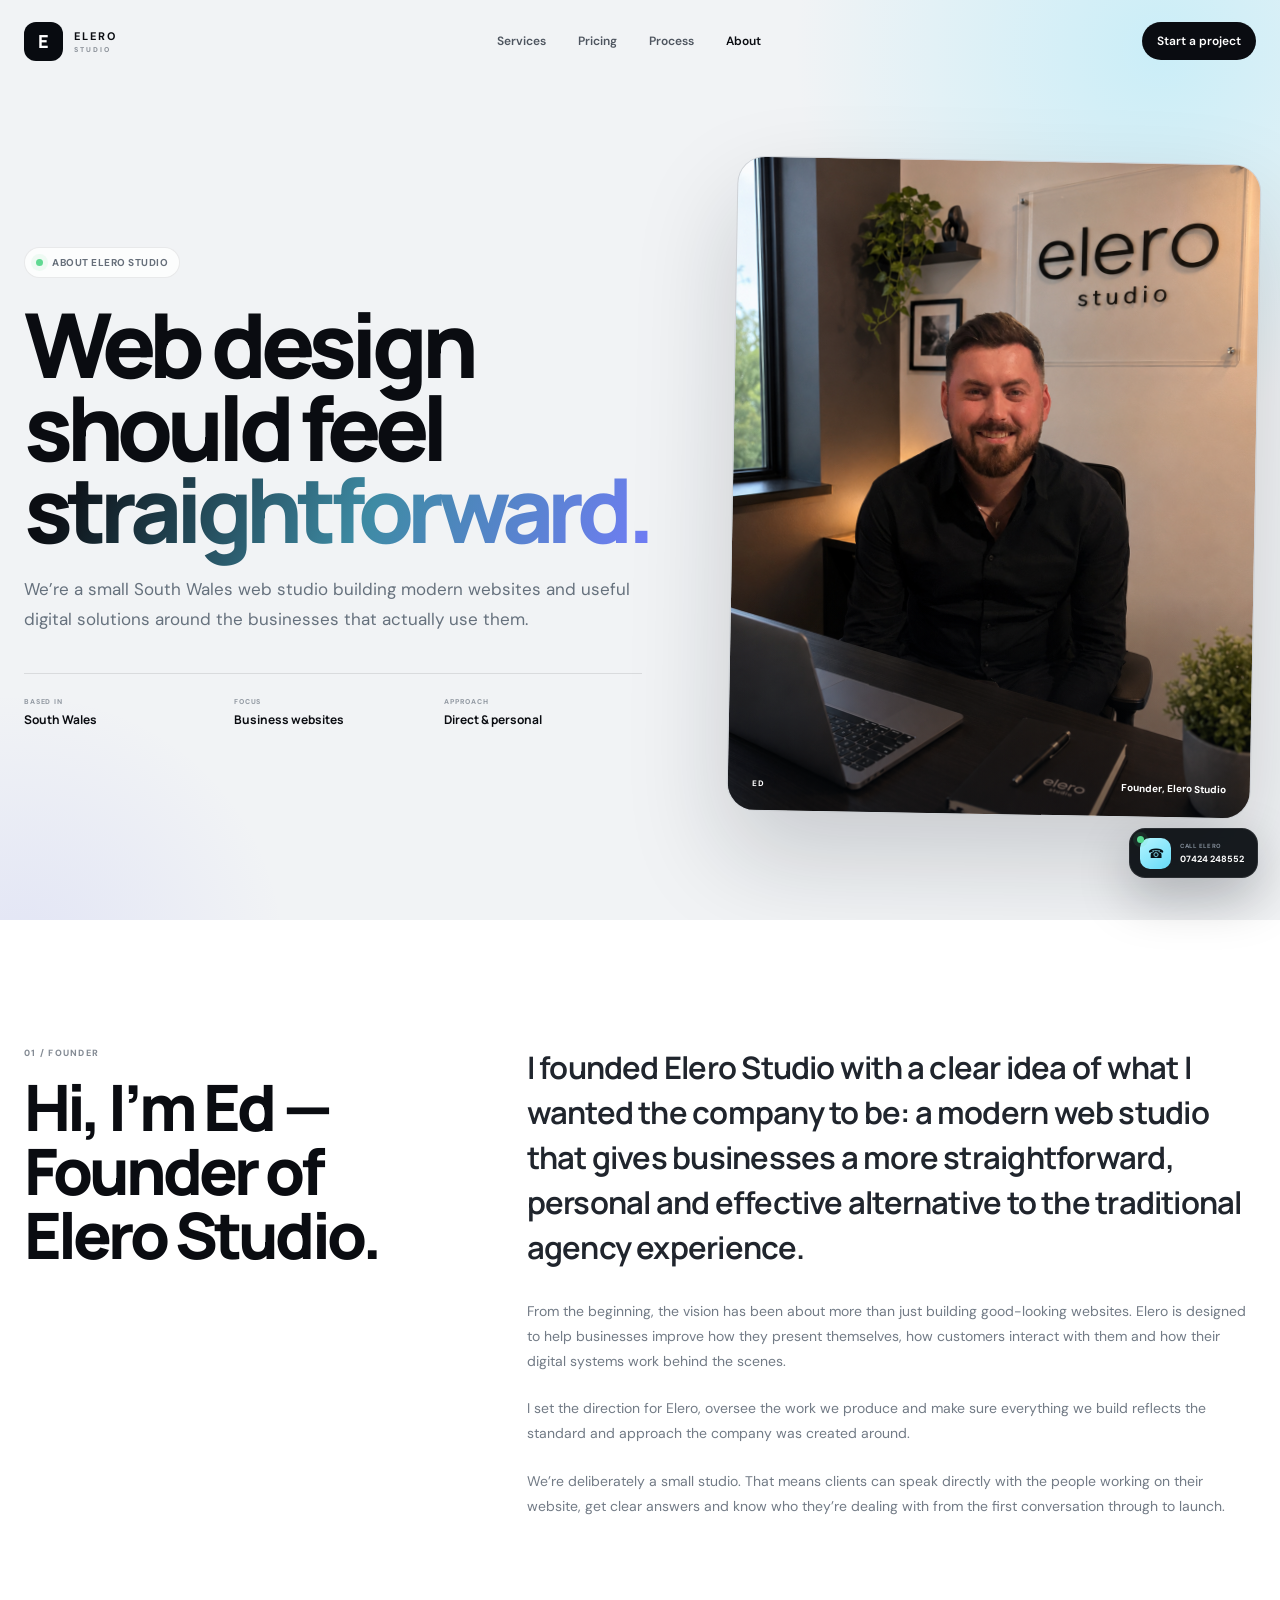
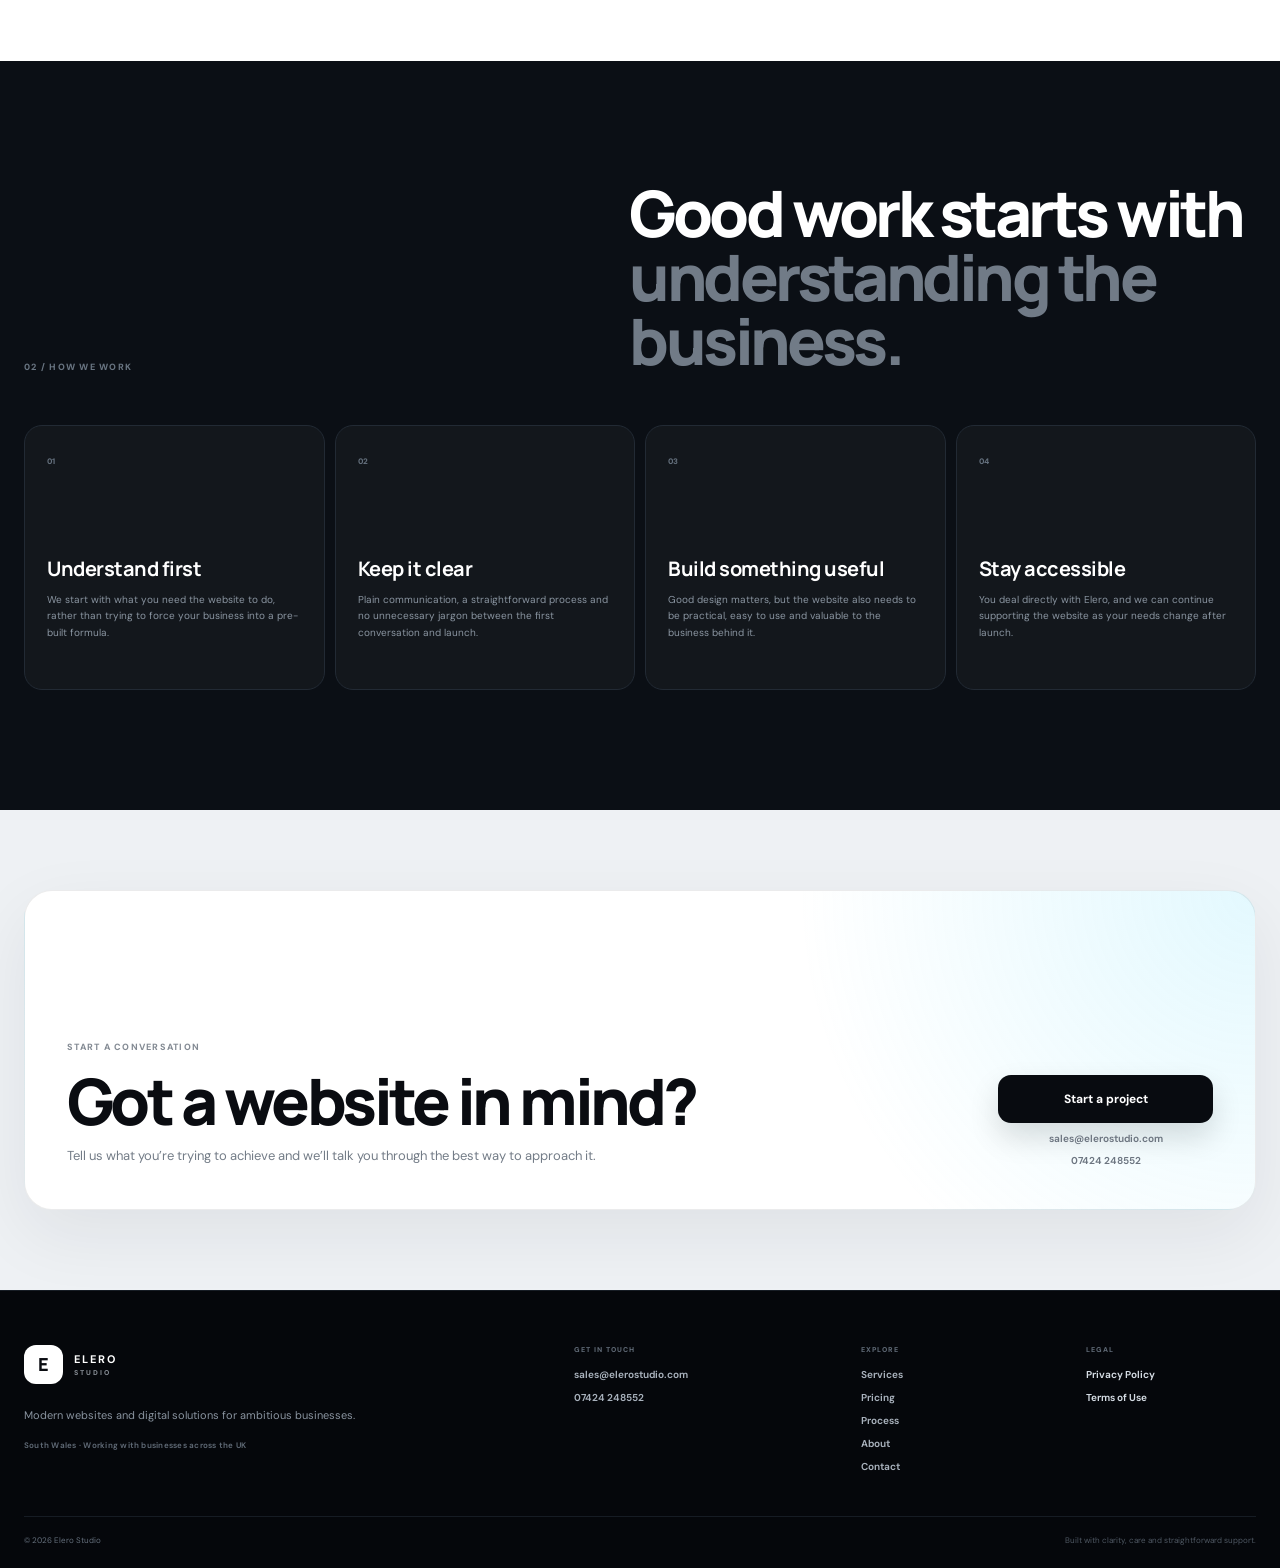
==== about.html @ 66ae2210 "trust" ====
<!doctype html>
<html lang="en">
<head>
  <meta charset="utf-8">
  <meta name="viewport" content="width=device-width,initial-scale=1">
  <meta name="description" content="Meet Elero Studio, a South Wales-based web design and development studio building modern websites and digital solutions for businesses.">
  <title>About Elero Studio | Web Design & Development</title>
  <link rel="preconnect" href="https://fonts.googleapis.com">
  <link rel="preconnect" href="https://fonts.gstatic.com" crossorigin>
  <link href="https://fonts.googleapis.com/css2?family=DM+Sans:wght@400;500;600;700&family=Manrope:wght@400;500;600;700;800&display=swap" rel="stylesheet">

  <meta name="robots" content="index,follow,max-image-preview:large,max-snippet:160">
  <link rel="canonical" href="https://elerostudio.com/about.html">

  <meta property="og:type" content="website">
  <meta property="og:site_name" content="Elero Studio">
  <meta property="og:title" content="About Elero Studio | Web Design & Development">
  <meta property="og:description" content="A small South Wales web studio focused on straightforward service, modern websites and useful digital solutions.">
  <meta property="og:url" content="https://elerostudio.com/about.html">
  <meta property="og:image" content="https://elerostudio.com/social-preview.png">

  <meta name="twitter:card" content="summary_large_image">
  <meta name="twitter:title" content="About Elero Studio | Web Design & Development">
  <meta name="twitter:description" content="A small South Wales web studio focused on straightforward service, modern websites and useful digital solutions.">
  <meta name="twitter:image" content="https://elerostudio.com/social-preview.png">

  <link rel="icon" type="image/png" sizes="512x512" href="/favicon.png">
  <link rel="apple-touch-icon" href="/favicon.png">
  <link rel="stylesheet" href="style.css">
</head>
<body class="about-page">
  <header class="site-header" id="top" data-nosnippet>
    <div class="container nav-wrap">
      <a class="brand" href="index.html"><span class="brand-mark">E</span><span><strong>ELERO</strong><small>STUDIO</small></span></a>
      <nav class="desktop-nav"><a href="index.html#services">Services</a><a href="index.html#pricing">Pricing</a><a href="index.html#process">Process</a><a href="about.html" aria-current="page">About</a></nav>
      <div class="nav-actions"><a class="nav-cta" href="index.html#contact">Start a project</a><button class="menu-button" id="menuButton" aria-label="Open menu"><span></span><span></span></button></div>
    </div>
    <div class="mobile-menu" id="mobileMenu"><a href="index.html#services">Services</a><a href="index.html#pricing">Pricing</a><a href="index.html#process">Process</a><a href="about.html" aria-current="page">About</a><a class="mobile-cta" href="index.html#contact">Start a project</a></div>
  </header>

  <main>
    <section class="about-hero">
      <div class="about-hero-glow about-hero-glow-one"></div>
      <div class="about-hero-glow about-hero-glow-two"></div>
      <div class="container about-hero-grid">
        <div class="about-hero-copy reveal">
          <div class="eyebrow"><i></i> About Elero Studio</div>
          <h1>Web design should feel <span>straightforward.</span></h1>
          <p>We’re a small South Wales web studio building modern websites and useful digital solutions around the businesses that actually use them.</p>
          <div class="about-hero-details">
            <div><small>BASED IN</small><strong>South Wales</strong></div>
            <div><small>FOCUS</small><strong>Business websites</strong></div>
            <div><small>APPROACH</small><strong>Direct & personal</strong></div>
          </div>
        </div>

        <div class="about-photo-wrap reveal delay">
          <div class="about-photo-frame">
            <img src="assets/images/ed-about.png" alt="Ed from Elero Studio working at a desk">
            <div class="about-photo-caption"><span>ED</span><strong>Founder, Elero Studio</strong></div>
          </div>
        </div>
      </div>
    </section>

    <section class="section founder-section">
      <div class="container founder-grid">
        <div class="founder-heading reveal">
          <small>01 / FOUNDER</small>
          <h2>Hi, I’m Ed — Founder of Elero Studio.</h2>
        </div>
        <div class="founder-copy reveal">
          <p class="founder-lead">I founded Elero Studio with a clear idea of what I wanted the company to be: a modern web studio that gives businesses a more straightforward, personal and effective alternative to the traditional agency experience.</p>
          <p>From the beginning, the vision has been about more than just building good-looking websites. Elero is designed to help businesses improve how they present themselves, how customers interact with them and how their digital systems work behind the scenes.</p>
          <p>I set the direction for Elero, oversee the work we produce and make sure everything we build reflects the standard and approach the company was created around.</p>
          <p>We’re deliberately a small studio. That means clients can speak directly with the people working on their website, get clear answers and know who they’re dealing with from the first conversation through to launch.</p>
        </div>
      </div>
    </section>

    <section class="section about-values-section">
      <div class="container">
        <div class="about-values-heading reveal">
          <small>02 / HOW WE WORK</small>
          <h2>Good work starts with <span>understanding the business.</span></h2>
        </div>
        <div class="about-values-grid">
          <article class="reveal"><span>01</span><h3>Understand first</h3><p>We start with what you need the website to do, rather than trying to force your business into a pre-built formula.</p></article>
          <article class="reveal"><span>02</span><h3>Keep it clear</h3><p>Plain communication, a straightforward process and no unnecessary jargon between the first conversation and launch.</p></article>
          <article class="reveal"><span>03</span><h3>Build something useful</h3><p>Good design matters, but the website also needs to be practical, easy to use and valuable to the business behind it.</p></article>
          <article class="reveal"><span>04</span><h3>Stay accessible</h3><p>You deal directly with Elero, and we can continue supporting the website as your needs change after launch.</p></article>
        </div>
      </div>
    </section>

    <section class="about-cta-section">
      <div class="container about-cta-card reveal">
        <div>
          <small>START A CONVERSATION</small>
          <h2>Got a website in mind?</h2>
          <p>Tell us what you’re trying to achieve and we’ll talk you through the best way to approach it.</p>
        </div>
        <div class="about-cta-actions">
          <a class="button primary" href="index.html#contact">Start a project</a>
          <a class="about-contact-link" href="mailto:sales@elerostudio.com">sales@elerostudio.com</a>
          <a class="about-contact-link" href="tel:+447424248552">07424 248552</a>
        </div>
      </div>
    </section>
  </main>

  <a class="floating-call" data-nosnippet href="tel:+447424248552" aria-label="Call Elero Studio on 07424 248552">
    <span class="call-status"></span>
    <span class="call-icon">☎</span>
    <span class="call-copy"><small>CALL ELERO</small><strong>07424 248552</strong></span>
  </a>

  <footer class="site-footer">
    <div class="container footer-main">
      <div class="footer-brand-block">
        <a class="brand footer-brand" href="index.html"><span class="brand-mark">E</span><span><strong>ELERO</strong><small>STUDIO</small></span></a>
        <p>Modern websites and digital solutions for ambitious businesses.</p>
        <span>South Wales · Working with businesses across the UK</span>
      </div>

      <div class="footer-column">
        <small>GET IN TOUCH</small>
        <a href="mailto:sales@elerostudio.com">sales@elerostudio.com</a>
        <a href="tel:+447424248552">07424 248552</a>
      </div>

      <div class="footer-column">
        <small>EXPLORE</small>
        <a href="index.html#services">Services</a>
        <a href="index.html#pricing">Pricing</a>
        <a href="index.html#process">Process</a>
        <a href="about.html">About</a>
        <a href="index.html#contact">Contact</a>
      </div>

      <div class="footer-column footer-legal">
        <small>LEGAL</small>
        <a href="privacy.html">Privacy Policy</a>
        <a href="terms.html">Terms of Use</a>
      </div>
    </div>

    <div class="container footer-bottom">
      <span>© 2026 Elero Studio</span>
      <span>Built with clarity, care and straightforward support.</span>
    </div>
  </footer>
  <script src="script.js"></script>
</body>
</html>
---- style.css ----
:root{--bg:#f1f3f5;--paper:#fff;--ink:#0a0c11;--muted:#737b86;--line:rgba(10,12,17,.1);--dark:#080b10;--cyan:#78e6ff;--green:#60d992;--container:1240px}*{box-sizing:border-box}html{scroll-behavior:smooth}body{margin:0;background:var(--bg);color:var(--ink);font-family:"DM Sans",sans-serif;-webkit-font-smoothing:antialiased}body.menu-open{overflow:hidden}a{color:inherit}button,input,select,textarea{font:inherit}button{cursor:pointer}.container{width:min(var(--container),calc(100% - 48px));margin:auto}.site-header{position:fixed;top:0;left:0;width:100%;z-index:50;transition:.25s;border-bottom:1px solid transparent}.site-header.scrolled{background:rgba(241,243,245,.86);backdrop-filter:blur(18px);border-color:rgba(10,12,17,.08)}.nav-wrap{height:82px;display:flex;align-items:center;justify-content:space-between}.brand{display:inline-flex;align-items:center;gap:11px;text-decoration:none}.brand-mark{width:39px;height:39px;border-radius:12px;display:grid;place-items:center;background:var(--dark);color:#fff;font-family:Manrope,sans-serif;font-weight:800;font-size:18px}.brand strong,.brand small{display:block}.brand strong{letter-spacing:.18em;font-size:11px}.brand small{margin-top:2px;color:#8a9098;letter-spacing:.29em;font-size:7px;font-weight:700}.desktop-nav{display:flex;gap:32px}.desktop-nav a,.nav-cta{text-decoration:none;font-size:12px;font-weight:600}.desktop-nav a{color:#4e555f}.nav-actions{display:flex;align-items:center;gap:18px}.nav-cta{padding:11px 15px;border-radius:999px;background:var(--ink);color:#fff}.menu-button{display:none;width:42px;height:42px;border:0;border-radius:12px;background:#fff;position:relative}.menu-button span{position:absolute;width:17px;height:1.5px;background:#111;left:12px;transition:.2s}.menu-button span:first-child{top:16px}.menu-button span:last-child{top:24px}.menu-button.active span:first-child{transform:translateY(4px) rotate(45deg)}.menu-button.active span:last-child{transform:translateY(-4px) rotate(-45deg)}.mobile-menu{display:none}
.hero{position:relative;overflow:hidden;padding:150px 0 70px;min-height:100vh;display:flex;align-items:center}.glow{position:absolute;border-radius:50%;pointer-events:none}.glow-a{width:720px;height:720px;top:-310px;right:-170px;background:radial-gradient(circle,rgba(102,224,255,.36),rgba(102,224,255,0) 68%)}.glow-b{width:520px;height:520px;bottom:-290px;left:24%;background:radial-gradient(circle,rgba(121,140,255,.14),rgba(121,140,255,0) 70%)}.hero-grid{display:grid;grid-template-columns:minmax(0,1.02fr) minmax(440px,.98fr);align-items:center;gap:70px}.eyebrow{display:inline-flex;align-items:center;gap:9px;padding:8px 11px;border-radius:999px;background:rgba(255,255,255,.78);border:1px solid rgba(10,12,17,.08);color:#666f7a;font-size:10px;font-weight:700;letter-spacing:.05em;text-transform:uppercase}.eyebrow i{width:7px;height:7px;border-radius:50%;background:var(--green);box-shadow:0 0 0 5px rgba(96,217,146,.09)}.hero h1{margin:24px 0 22px;font-family:Manrope,sans-serif;font-size:clamp(58px,7vw,98px);line-height:.92;letter-spacing:-.07em}.hero h1 span{background:linear-gradient(115deg,#0b0d12 8%,#3e8ba4 55%,#727cf8);-webkit-background-clip:text;background-clip:text;color:transparent}.hero-copy>p{max-width:650px;margin:0;color:#65707b;font-size:18px;line-height:1.7}.hero-actions{display:flex;gap:11px;margin-top:31px}.button{display:inline-flex;align-items:center;justify-content:center;min-height:48px;padding:0 18px;border-radius:13px;text-decoration:none;border:0;font-size:12px;font-weight:700;transition:.18s}.button:hover{transform:translateY(-2px)}.button.primary{background:var(--dark);color:#fff;box-shadow:0 14px 30px rgba(8,11,16,.14)}.button.secondary{background:rgba(255,255,255,.74);border:1px solid rgba(10,12,17,.08)}.proof{display:flex;gap:27px;margin-top:38px;padding-top:24px;border-top:1px solid rgba(10,12,17,.1);max-width:610px}.proof strong,.proof small{display:block}.proof strong{font:800 20px Manrope}.proof small{margin-top:4px;color:#838a93;font-size:9px;text-transform:uppercase;letter-spacing:.08em;font-weight:700}.hero-visual{position:relative;min-height:560px;display:grid;place-items:center}.browser{width:min(100%,590px);border-radius:24px;background:#11161d;border:1px solid rgba(255,255,255,.08);box-shadow:0 45px 100px rgba(15,23,32,.22);overflow:hidden;transform:rotate(1.2deg)}.browser-top{height:48px;background:#151b23;border-bottom:1px solid rgba(255,255,255,.06);display:grid;grid-template-columns:1fr 2fr;align-items:center;padding:0 15px}.dots{display:flex;gap:5px}.dots i{width:7px;height:7px;border-radius:50%;background:#303946}.address{height:24px;border-radius:7px;background:#0e1319;color:#5f6b78;display:grid;place-items:center;font-size:7px}.browser-body{min-height:420px;padding:24px;background:radial-gradient(circle at 82% 8%,rgba(78,219,255,.18),transparent 27%),#0b0f14}.mock-nav{display:flex;justify-content:space-between;color:#fff;font-size:10px}.mock-nav div{display:flex;gap:8px}.mock-nav span{width:34px;height:5px;border-radius:999px;background:#313a45}.mock-hero{padding:70px 0 53px}.mock-hero>em{display:block;width:82px;height:7px;border-radius:999px;background:#5fdcf8;margin-bottom:20px}.mock-title,.mock-copy{display:grid;gap:10px}.mock-title i{height:34px;border-radius:7px;background:linear-gradient(90deg,#f4f7fb,#9facba)}.mock-title i:first-child{width:86%}.mock-title i:last-child{width:65%}.mock-copy{margin-top:19px;gap:7px}.mock-copy i{height:6px;border-radius:999px;background:#303946}.mock-copy i:nth-child(1){width:74%}.mock-copy i:nth-child(2){width:68%}.mock-copy i:nth-child(3){width:55%}.mock-buttons{display:flex;gap:9px;margin-top:22px}.mock-buttons i{width:82px;height:28px;border-radius:8px;background:#72e2fb}.mock-buttons i:last-child{width:65px;background:#1c232c;border:1px solid #323b47}.mock-grid{display:grid;grid-template-columns:1.15fr 1fr .75fr;gap:10px}.mock-card{min-height:92px;border-radius:13px;background:#151b23;border:1px solid #232b36}.mock-card.cyan{background:linear-gradient(135deg,rgba(105,225,255,.95),rgba(112,144,255,.86));border:0}.mock-card.lines:before,.mock-card.lines:after{content:"";display:block;height:7px;border-radius:999px;background:#34404d;margin:18px 14px 0}.mock-card.lines:after{width:45%;margin-top:9px}.mock-card.ring{display:grid;place-items:center}.mock-card.ring:before{content:"";width:44px;height:44px;border-radius:50%;border:7px solid #28323e;border-right-color:#71e2fb}.float-card{position:absolute;padding:14px 15px;border-radius:15px;background:rgba(255,255,255,.92);box-shadow:0 18px 50px rgba(24,35,48,.14);border:1px solid rgba(10,12,17,.08)}.float-card small,.float-card strong{display:block}.float-card small{color:#8c939c;font-size:8px}.float-card strong{margin-top:5px;font-size:11px}.float-card.one{left:-28px;bottom:95px}.float-card.two{right:-8px;top:115px}
.trust{background:#fff;border-top:1px solid var(--line);border-bottom:1px solid var(--line)}.trust-inner{min-height:115px;display:flex;align-items:center;justify-content:space-between;gap:30px}.trust p{max-width:340px;color:#666f7a;font-size:12px}.trust-inner>div{display:flex;flex-wrap:wrap;justify-content:flex-end;gap:8px}.trust span{padding:9px 12px;border-radius:999px;background:#f3f5f7;font-size:9px;font-weight:700;color:#5d6671}.section{padding:120px 0}.heading{margin-bottom:50px}.heading small,.process-head small,.why-copy small,.contact-copy small{color:#848b94;font-size:9px;letter-spacing:.14em;font-weight:700}.heading h2,.process-head h2,.why-copy h2,.contact-copy h2{margin:14px 0 0;font:800 clamp(42px,5vw,68px)/1 Manrope;letter-spacing:-.055em}.heading h2{max-width:920px}.heading h2 span{color:#7a828c}.heading.split{display:grid;grid-template-columns:minmax(0,1fr) 360px;gap:80px;align-items:end}.heading p,.process-head p,.why-copy p,.contact-copy p{margin:0;color:#737b86;line-height:1.7;font-size:14px}.work{background:#f5f6f8}.work-grid{display:grid;grid-template-columns:1.35fr .65fr;gap:18px}.project{border-radius:24px;overflow:hidden;background:#fff;border:1px solid rgba(10,12,17,.08)}.project-window{min-height:500px;background:#10151c;padding:14px}.project-top{height:36px;display:flex;align-items:center;justify-content:space-between;color:#737d89;font-size:8px}.project-top div{display:flex;gap:5px}.project-top i{width:6px;height:6px;border-radius:50%;background:#2f3945}.project-screen{min-height:435px;border-radius:15px;padding:55px;overflow:hidden;position:relative;color:#fff}.scaffold{background:linear-gradient(110deg,rgba(5,10,16,.93),rgba(5,10,16,.42)),linear-gradient(135deg,#1b242d,#0d1217)}.scaffold:after{content:"";position:absolute;right:-50px;bottom:-70px;width:320px;height:320px;border:30px solid rgba(255,153,40,.28);transform:rotate(18deg)}.project-screen small,.project-screen h3,.pills,.hospitality b{position:relative;z-index:2}.project-screen small{color:#ef9b44;font-size:8px;font-weight:800;letter-spacing:.14em}.project-screen h3{margin:17px 0 0;font:800 48px/1 Manrope;letter-spacing:-.05em}.pills{position:absolute;left:55px;bottom:42px;display:flex;gap:7px}.pills span{border:1px solid rgba(255,255,255,.16);background:rgba(255,255,255,.06);border-radius:999px;padding:7px 9px;font-size:7px;color:#c8d0d9}.hospitality{background:radial-gradient(circle at 80% 25%,rgba(245,190,109,.25),transparent 28%),#38281f;display:flex;flex-direction:column;justify-content:flex-end}.hospitality:before{content:"";position:absolute;width:190px;height:190px;border-radius:50%;background:radial-gradient(circle at 35% 30%,#efc48a,#a76533 50%,#61351f 72%);right:-35px;top:45px;box-shadow:0 40px 70px rgba(0,0,0,.25)}.hospitality small{color:#e8c8a2}.hospitality h3{font-size:42px}.hospitality b{margin-top:21px;width:max-content;border-radius:999px;padding:10px 12px;background:#f5e1c8;color:#3a2417;font-size:8px}.project-meta{min-height:90px;display:flex;align-items:center;gap:38px;padding:20px 22px}.project-meta div{min-width:120px}.project-meta small,.project-meta strong{display:block}.project-meta small{color:#9299a2;font-size:7px;letter-spacing:.1em}.project-meta strong{margin-top:5px;font-size:10px}.project-meta>span{margin-left:auto;width:38px;height:38px;border-radius:50%;display:grid;place-items:center;border:1px solid var(--line)}
.services{background:#fff}.service-list{border-top:1px solid var(--line)}.service-row{display:grid;grid-template-columns:70px minmax(0,1fr) 52px;gap:22px;align-items:center;padding:29px 0;border-bottom:1px solid var(--line)}.service-row>span{color:#a0a6ae;font-size:9px}.service-row h3{margin:0;font:700 24px Manrope;letter-spacing:-.03em}.service-row p{margin:7px 0 0;max-width:670px;color:#7a828c;font-size:11px;line-height:1.6}.service-row b{width:38px;height:38px;border:1px solid var(--line);border-radius:50%;display:grid;place-items:center;transition:.18s}.service-row:hover b{background:var(--ink);color:#fff;transform:rotate(45deg)}.process{background:radial-gradient(circle at 85% -5%,rgba(76,214,255,.16),transparent 30%),var(--dark);color:#fff}.process-head{display:grid;grid-template-columns:minmax(0,1fr) 350px;gap:70px;align-items:end;margin-bottom:52px}.process-head small{color:#6d7784}.process-head p{color:#8b95a2}.process-grid{display:grid;grid-template-columns:repeat(3,1fr);gap:10px}.process-grid article{min-height:220px;border:1px solid #222a34;background:rgba(255,255,255,.03);border-radius:18px;padding:20px;transition:.2s}.process-grid article:hover{background:rgba(255,255,255,.06);transform:translateY(-3px)}.process-grid span{color:#6b7582;font-size:8px}.process-grid h3{margin:71px 0 9px;font:700 21px Manrope}.process-grid p{margin:0;color:#8b95a2;font-size:10px;line-height:1.6}.why{background:#f2f4f6}.why-grid{display:grid;grid-template-columns:.9fr 1.1fr;gap:110px}.why-copy{position:sticky;top:120px;align-self:start}.why-copy p{margin-top:22px}.why-list{border-top:1px solid var(--line)}.why-list article{display:grid;grid-template-columns:60px 1fr;gap:20px;padding:28px 0;border-bottom:1px solid var(--line)}.why-list article>span{color:#9aa0a8;font-size:9px}.why-list h3{margin:0;font:700 18px Manrope}.why-list p{margin:8px 0 0;color:#757e88;font-size:11px;line-height:1.6}.faq{background:#fff}.faq-list{max-width:930px;border-top:1px solid var(--line)}.faq-item{border-bottom:1px solid var(--line)}.faq-item button{width:100%;display:flex;justify-content:space-between;align-items:center;border:0;background:transparent;padding:22px 0;text-align:left}.faq-item button span{font:700 17px Manrope}.faq-item button i{width:31px;height:31px;display:grid;place-items:center;border-radius:50%;border:1px solid var(--line);font-style:normal;transition:.2s}.faq-item.open button i{transform:rotate(45deg);background:var(--ink);color:#fff}.faq-item>div{max-height:0;overflow:hidden;transition:max-height .28s}.faq-item p{max-width:700px;margin:0;padding:0 0 22px;color:#737c87;font-size:12px;line-height:1.7}.contact{position:relative;overflow:hidden;background:var(--dark);color:#fff}.contact-glow{position:absolute;width:780px;height:780px;border-radius:50%;right:-330px;top:-340px;background:radial-gradient(circle,rgba(92,219,255,.22),transparent 68%)}.contact-grid{position:relative;z-index:2;display:grid;grid-template-columns:.95fr 1.05fr;gap:90px;align-items:start}.contact-copy small{color:#6d7784}.contact-copy p{margin-top:21px;color:#8e98a5}.mini-proof{display:flex;flex-wrap:wrap;gap:7px;margin-top:30px}.mini-proof span{border:1px solid #27313c;background:rgba(255,255,255,.035);color:#8c96a2;padding:8px 10px;border-radius:999px;font-size:7px;font-weight:800;letter-spacing:.08em}.contact-form{border:1px solid #252e39;background:#10151c;border-radius:22px;padding:24px}.form-row{display:grid;grid-template-columns:1fr 1fr;gap:11px}.contact-form label{display:block;margin-bottom:12px}.contact-form label>span{display:block;margin-bottom:7px;color:#848e9b;font-size:8px;font-weight:800;letter-spacing:.06em;text-transform:uppercase}.contact-form input,.contact-form select,.contact-form textarea{width:100%;border:1px solid #28323d;background:#0b1016;color:#fff;border-radius:11px;padding:12px;outline:none;resize:vertical}.contact-form input:focus,.contact-form select:focus,.contact-form textarea:focus{border-color:#65cfe8;box-shadow:0 0 0 4px rgba(101,207,232,.06)}.submit{width:100%;background:linear-gradient(135deg,#aef4ff,#5bd8f7)!important;color:#071117!important}.form-note{text-align:center!important;margin:10px 0 0!important;color:#697481!important;font-size:8px!important}footer{background:#05070b;color:#fff;padding:28px 0 23px;border-top:1px solid #171d25}.footer-top{min-height:105px;display:flex;align-items:center;gap:30px}.footer-brand .brand-mark{background:#fff;color:#0a0c11}.footer-line{flex:1;display:flex;align-items:center;gap:18px;color:#767f8b;font-size:10px}.footer-line:before{content:"";height:1px;flex:1;background:#202630}.footer-bottom{padding-top:18px;border-top:1px solid #161c24;display:flex;justify-content:space-between;color:#65707d;font-size:8px}.footer-bottom div{display:flex;gap:18px}.footer-bottom a{text-decoration:none}.reveal{opacity:0;transform:translateY(24px);transition:opacity .7s,transform .7s}.reveal.delay{transition-delay:.12s}.reveal.visible{opacity:1;transform:none}
@media(max-width:1080px){.hero-grid{grid-template-columns:1fr;gap:35px}.hero-visual{min-height:520px}.float-card.one{left:20px}.float-card.two{right:30px}.work-grid,.why-grid,.contact-grid{grid-template-columns:1fr}.why-grid,.contact-grid{gap:55px}.why-copy{position:static}.process-grid{grid-template-columns:repeat(2,1fr)}}
@media(max-width:820px){.container{width:min(100% - 28px,var(--container))}.desktop-nav,.nav-cta{display:none}.menu-button{display:block}.mobile-menu{position:fixed;top:70px;left:14px;right:14px;display:grid;gap:4px;padding:10px;border-radius:17px;background:rgba(9,12,17,.97);border:1px solid #1f2630;box-shadow:0 22px 55px rgba(0,0,0,.28);transform:translateY(-14px);opacity:0;pointer-events:none;transition:.2s}.mobile-menu.open{transform:none;opacity:1;pointer-events:auto}.mobile-menu a{color:#cbd2da;text-decoration:none;padding:13px 12px;border-radius:10px;font-size:12px}.mobile-cta{background:linear-gradient(135deg,#b4f5ff,#62d9f8);color:#061117!important;font-weight:800}.nav-wrap{height:70px}.hero{padding-top:115px;min-height:auto}.hero h1{font-size:clamp(52px,14vw,74px)}.hero-copy>p{font-size:15px}.hero-actions{flex-direction:column}.proof{display:grid;grid-template-columns:repeat(3,1fr);gap:10px}.hero-visual{min-height:420px}.browser{width:100%}.browser-body{min-height:340px}.mock-hero{padding:48px 0 42px}.mock-title i{height:27px}.float-card{display:none}.trust-inner{min-height:auto;padding:25px 0;display:block}.trust-inner>div{justify-content:flex-start;margin-top:16px}.section{padding:82px 0}.heading.split,.process-head{grid-template-columns:1fr;gap:22px}.heading h2,.process-head h2,.why-copy h2,.contact-copy h2{font-size:clamp(38px,10vw,54px)}.work-grid{grid-template-columns:1fr}.project-window{min-height:390px}.project-screen{min-height:325px;padding:31px}.project-screen h3{font-size:38px}.pills{left:31px;bottom:29px;flex-wrap:wrap}.service-row{grid-template-columns:42px 1fr 38px;gap:12px}.service-row h3{font-size:20px}.process-grid{grid-template-columns:1fr 1fr}.process-grid article{min-height:190px}.process-grid h3{margin-top:52px}.form-row{grid-template-columns:1fr;gap:0}}
@media(max-width:560px){.proof{grid-template-columns:1fr 1fr}.proof div:last-child{grid-column:1/-1}.hero-visual{min-height:340px}.browser-body{padding:15px;min-height:275px}.mock-hero{padding:33px 0 29px}.mock-title i{height:22px}.mock-grid{gap:6px}.mock-card{min-height:70px}.process-grid{grid-template-columns:1fr}.process-grid article{min-height:170px}.project-meta{gap:18px;align-items:flex-start}.project-meta div{min-width:0}.footer-top,.footer-bottom{display:block}.footer-line{margin-top:24px}.footer-bottom div{margin-top:12px}}


/* ===========================
   HERO 3D INTERACTION
   =========================== */
.hero-visual{
  perspective:1200px;
  perspective-origin:50% 45%;
}
.hero-3d-scene{
  --rx:0deg;
  --ry:0deg;
  position:relative;
  width:100%;
  min-height:560px;
  display:grid;
  place-items:center;
  transform-style:preserve-3d;
  transform:rotateX(var(--rx)) rotateY(var(--ry));
  transition:transform .18s ease-out;
}
.hero-3d-scene .browser{
  position:relative;
  z-index:5;
  transform-style:preserve-3d;
  transform:translateZ(55px) rotateZ(1deg);
  animation:heroFloat 6.5s ease-in-out infinite;
  will-change:transform;
}
.glass-plane{
  position:absolute;
  border:1px solid rgba(109,215,246,.28);
  background:linear-gradient(135deg,rgba(255,255,255,.2),rgba(102,220,255,.04));
  box-shadow:inset 0 1px 0 rgba(255,255,255,.28),0 22px 50px rgba(38,85,120,.08);
  backdrop-filter:blur(6px);
  pointer-events:none;
}
.plane-one{
  width:190px;height:125px;
  left:3%;bottom:16%;
  border-radius:21px;
  transform:translateZ(-70px) rotate(-13deg);
  animation:planeFloat 7.4s ease-in-out infinite;
}
.plane-two{
  width:110px;height:110px;
  right:2%;bottom:8%;
  border-radius:28px;
  transform:translateZ(145px) rotate(18deg);
  animation:planeFloatTwo 6.2s ease-in-out infinite;
}
.hero-3d-scene .float-card{
  z-index:8;
  transform-style:preserve-3d;
}
.hero-3d-scene .float-card.one{transform:translateZ(145px)}
.hero-3d-scene .float-card.two{transform:translateZ(90px)}
.depth-chip{
  position:absolute;
  z-index:7;
  display:grid;
  place-items:center;
  width:50px;height:50px;
  border-radius:16px;
  border:1px solid rgba(10,12,17,.08);
  background:rgba(255,255,255,.82);
  color:#0b0e14;
  font:800 12px Manrope,sans-serif;
  box-shadow:0 20px 45px rgba(28,44,60,.12);
  backdrop-filter:blur(10px);
}
.depth-chip-one{left:13%;top:9%;transform:translateZ(80px) rotate(-10deg)}
.depth-chip-two{right:10%;bottom:9%;transform:translateZ(175px) rotate(9deg)}
@keyframes heroFloat{
  0%,100%{transform:translateZ(55px) translateY(0) rotateZ(1deg)}
  50%{transform:translateZ(55px) translateY(-13px) rotateZ(-.3deg)}
}
@keyframes planeFloat{
  0%,100%{transform:translateZ(-70px) translateY(0) rotate(-13deg)}
  50%{transform:translateZ(-70px) translateY(-13px) rotate(-8deg)}
}
@keyframes planeFloatTwo{
  0%,100%{transform:translateZ(145px) translateY(0) rotate(18deg)}
  50%{transform:translateZ(145px) translateY(14px) rotate(23deg)}
}

/* ===========================
   PRICING
   =========================== */
.pricing{
  background:#eef1f4;
  position:relative;
  overflow:hidden;
}
.pricing:before{
  content:"";
  position:absolute;
  width:620px;height:620px;
  border-radius:50%;
  right:-280px;top:40px;
  background:radial-gradient(circle,rgba(102,224,255,.18),transparent 70%);
  pointer-events:none;
}
.pricing-head{
  position:relative;
  display:grid;
  grid-template-columns:minmax(0,1fr) 390px;
  gap:70px;
  align-items:end;
  margin-bottom:38px;
}
.pricing-head small,.price-label{
  display:block;
  color:#848c96;
  font-size:9px;
  letter-spacing:.14em;
  font-weight:800;
}
.pricing-head h2{
  margin:14px 0 0;
  max-width:760px;
  font:800 clamp(42px,5vw,68px)/1 Manrope,sans-serif;
  letter-spacing:-.055em;
}
.pricing-head>p{
  margin:0;
  color:#6f7883;
  font-size:13px;
  line-height:1.7;
}
.build-price-card{
  position:relative;
  display:grid;
  grid-template-columns:.8fr 1.2fr;
  gap:35px;
  align-items:center;
  padding:27px;
  border-radius:22px;
  background:#fff;
  border:1px solid rgba(10,12,17,.08);
  box-shadow:0 18px 55px rgba(28,39,52,.06);
}
.build-price-card h3,.pricing-choice h3{
  margin:8px 0 8px;
  font:750 25px Manrope,sans-serif;
  letter-spacing:-.035em;
}
.build-price-card p,.pricing-choice-copy p{
  margin:0;
  color:#78818b;
  font-size:11px;
  line-height:1.65;
}
.build-payment-flow{
  display:flex;
  align-items:center;
  justify-content:flex-end;
  gap:9px;
  flex-wrap:wrap;
}
.build-payment-flow span{
  padding:10px 11px;
  border-radius:10px;
  background:#f2f5f7;
  color:#4d5661;
  font-size:9px;
  font-weight:750;
}
.build-payment-flow span:first-child{
  color:#087d68;
  background:#e8f9f3;
}
.build-payment-flow i{
  font-style:normal;
  color:#a0a7af;
}
.pricing-choice{
  position:relative;
  margin-top:16px;
  display:grid;
  grid-template-columns:300px minmax(0,1fr);
  gap:34px;
  padding:28px;
  border-radius:24px;
  background:#0b0f15;
  color:#fff;
  box-shadow:0 28px 70px rgba(14,20,29,.14);
}
.pricing-choice-copy{
  padding:5px 4px;
}
.pricing-choice .price-label{color:#66727f}
.pricing-choice-copy p{color:#88939f}
.pricing-plans{
  display:grid;
  grid-template-columns:1fr 1fr;
  gap:11px;
}
.price-plan{
  min-height:340px;
  border:1px solid #242c36;
  background:#111720;
  border-radius:18px;
  padding:19px;
}
.managed-plan{
  background:
    radial-gradient(circle at 100% 0%,rgba(92,220,255,.14),transparent 34%),
    #111720;
  border-color:#30414d;
}
.plan-topline{
  display:flex;
  align-items:center;
  justify-content:space-between;
}
.plan-topline span,.plan-topline b{
  color:#788491;
  font-size:7px;
  letter-spacing:.13em;
}
.plan-topline b{font-weight:700}
.plan-price{
  display:flex;
  align-items:flex-end;
  gap:5px;
  margin:30px 0 12px;
}
.plan-price strong{
  font:800 44px/.9 Manrope,sans-serif;
  letter-spacing:-.06em;
}
.plan-price span{
  color:#7f8995;
  font-size:9px;
}
.price-plan h4{
  margin:0 0 7px;
  font:700 16px Manrope,sans-serif;
}
.price-plan>p{
  min-height:48px;
  margin:0 0 17px;
  color:#87919d;
  font-size:9px;
  line-height:1.55;
}
.price-plan ul{
  list-style:none;
  padding:0;margin:0;
  border-top:1px solid #222a34;
}
.price-plan li{
  position:relative;
  padding:9px 0 9px 17px;
  border-bottom:1px solid #202832;
  color:#aab3bd;
  font-size:8px;
  line-height:1.45;
}
.price-plan li:before{
  content:"✓";
  position:absolute;
  left:0;top:9px;
  color:#6edfb3;
  font-weight:900;
}
.pricing-note{
  position:relative;
  display:flex;
  align-items:flex-start;
  gap:17px;
  margin-top:14px;
  padding:15px 17px;
  border:1px solid rgba(10,12,17,.08);
  border-radius:14px;
  background:rgba(255,255,255,.55);
}
.pricing-note span{
  flex:0 0 auto;
  color:#747d88;
  font-size:7px;
  font-weight:900;
  letter-spacing:.12em;
}
.pricing-note p{
  margin:0;
  color:#737c87;
  font-size:9px;
  line-height:1.55;
}

/* ===========================
   FLOATING CALL BUTTON
   =========================== */
.floating-call{
  position:fixed;
  right:22px;
  bottom:22px;
  z-index:48;
  display:flex;
  align-items:center;
  gap:9px;
  min-height:50px;
  padding:8px 13px 8px 10px;
  border-radius:16px;
  background:rgba(9,13,18,.94);
  color:#fff;
  border:1px solid rgba(255,255,255,.09);
  box-shadow:0 20px 50px rgba(8,12,18,.25);
  text-decoration:none;
  backdrop-filter:blur(12px);
  transition:.18s ease;
}
.floating-call:hover{
  transform:translateY(-3px);
  background:#0b1017;
}
.call-status{
  position:absolute;
  top:7px;left:7px;
  width:7px;height:7px;border-radius:50%;
  background:#55d98d;
  box-shadow:0 0 0 4px rgba(85,217,141,.1);
}
.call-icon{
  width:31px;height:31px;
  border-radius:10px;
  display:grid;
  place-items:center;
  background:linear-gradient(145deg,#b5f5ff,#65daf7);
  color:#061117;
  font-size:13px;
}
.call-copy small,.call-copy strong{display:block}
.call-copy small{
  color:#7f8995;
  font-size:6px;
  letter-spacing:.12em;
  font-weight:800;
}
.call-copy strong{
  margin-top:3px;
  font-size:9px;
}

@media(max-width:1080px){
  .pricing-head{grid-template-columns:1fr;gap:20px}
  .build-price-card{grid-template-columns:1fr}
  .build-payment-flow{justify-content:flex-start}
  .pricing-choice{grid-template-columns:1fr}
}
@media(max-width:820px){
  .hero-3d-scene{min-height:430px}
  .depth-chip{display:none}
  .pricing-plans{grid-template-columns:1fr}
  .price-plan{min-height:0}
}
@media(max-width:560px){
  .hero-3d-scene{min-height:345px}
  .glass-plane{opacity:.7}
  .pricing-choice,.build-price-card{padding:19px}
  .build-payment-flow{display:grid;grid-template-columns:1fr}
  .build-payment-flow i{display:none}
  .floating-call{
    right:12px;
    bottom:12px;
    min-height:46px;
    border-radius:14px;
  }
  .call-copy{display:none}
  .call-icon{width:32px;height:32px}
}
@media(prefers-reduced-motion:reduce){
  .hero-3d-scene,.hero-3d-scene .browser,.glass-plane{
    animation:none!important;
    transition:none!important;
  }
}


/* ===========================
   V4 HERO TEXT FIX
   =========================== */
.hero-copy{
  min-width:0;
  overflow:visible;
  padding-right:14px;
}
.hero h1{
  overflow:visible;
  padding-right:.12em;
  letter-spacing:-.065em;
}
.hero h1 .hero-gradient{
  background:linear-gradient(115deg,#0b0d12 8%,#3e8ba4 55%,#727cf8);
  -webkit-background-clip:text;
  background-clip:text;
  color:transparent;
}
.hero h1 .hero-word{
  display:inline-block;
  padding-right:.08em;
  margin-right:-.035em;
  white-space:nowrap;
}

/* ===========================
   V4 SERVICES
   =========================== */
.core-services{
  margin-bottom:18px;
}
.solutions-panel{
  display:grid;
  grid-template-columns:290px minmax(0,1fr);
  gap:28px;
  padding:26px;
  border-radius:22px;
  background:#0c1016;
  color:#fff;
  box-shadow:0 22px 65px rgba(16,25,36,.1);
}
.solutions-intro{
  padding:4px 2px;
}
.solutions-intro>span{
  display:block;
  color:#66717e;
  font-size:8px;
  font-weight:800;
  letter-spacing:.14em;
}
.solutions-intro h3{
  margin:10px 0 0;
  max-width:260px;
  font:750 24px/1.14 Manrope,sans-serif;
  letter-spacing:-.035em;
}
.solutions-grid{
  display:grid;
  grid-template-columns:repeat(3,minmax(0,1fr));
  gap:8px;
}
.solution-card{
  min-height:138px;
  padding:14px;
  border-radius:14px;
  border:1px solid #222b36;
  background:#111720;
  transition:.18s ease;
}
.solution-card:hover{
  transform:translateY(-2px);
  border-color:#324554;
  background:#141c25;
}
.solution-card>span{
  display:block;
  color:#596572;
  font-size:7px;
  font-weight:800;
}
.solution-card h4{
  margin:25px 0 6px;
  font:700 13px Manrope,sans-serif;
  letter-spacing:-.02em;
}
.solution-card p{
  margin:0;
  color:#85909d;
  font-size:8.5px;
  line-height:1.55;
}

/* ===========================
   V4 FORM
   =========================== */
.hidden-field{
  position:absolute!important;
  width:1px!important;
  height:1px!important;
  padding:0!important;
  margin:-1px!important;
  overflow:hidden!important;
  clip:rect(0,0,0,0)!important;
  white-space:nowrap!important;
  border:0!important;
}
.contact-form.is-sending .submit{
  opacity:.7;
  pointer-events:none;
}
.form-note.success{
  color:#76dca2!important;
}
.form-note.error{
  color:#f29aa3!important;
}

@media(max-width:1080px){
  .solutions-panel{grid-template-columns:1fr}
  .solutions-intro h3{max-width:520px}
}
@media(max-width:820px){
  .hero-copy{padding-right:0}
  .solutions-grid{grid-template-columns:repeat(2,minmax(0,1fr))}
}
@media(max-width:560px){
  .solutions-panel{padding:17px}
  .solutions-grid{
    display:flex;
    overflow-x:auto;
    scroll-snap-type:x mandatory;
    gap:8px;
    padding-bottom:3px;
  }
  .solution-card{
    flex:0 0 78%;
    min-height:135px;
    scroll-snap-align:start;
  }
}


/* ===========================
   ABOUT PREVIEW + ABOUT PAGE
   =========================== */
.about-preview{
  position:relative;
  overflow:hidden;
  background:#f2f4f6;
}
.about-preview:before{
  content:"";
  position:absolute;
  width:620px;
  height:620px;
  border-radius:50%;
  right:-300px;
  top:-250px;
  background:radial-gradient(circle,rgba(102,224,255,.17),transparent 70%);
  pointer-events:none;
}
.about-preview-grid{
  position:relative;
  z-index:2;
  display:grid;
  grid-template-columns:.92fr 1.08fr;
  gap:90px;
  align-items:center;
}
.about-preview-copy small,.founder-heading small,.about-values-heading small,.about-cta-card small{
  color:#848b94;
  font-size:9px;
  letter-spacing:.14em;
  font-weight:800;
}
.about-preview-copy h2{
  margin:14px 0 25px;
  max-width:620px;
  font:800 clamp(42px,5vw,68px)/1 Manrope,sans-serif;
  letter-spacing:-.055em;
}
.about-preview-copy h2 span{color:#7a828c}
.about-preview-copy p{
  max-width:610px;
  margin:0 0 13px;
  color:#737b86;
  line-height:1.75;
  font-size:14px;
}
.about-preview-button{
  margin-top:17px;
  gap:10px;
  background:#fff;
}
.about-preview-button span{font-size:14px}
.about-trust-panel{
  overflow:hidden;
  border-radius:24px;
  background:#0b0f15;
  color:#fff;
  border:1px solid #222a34;
  box-shadow:0 30px 75px rgba(17,25,35,.12);
}
.about-trust-top{
  min-height:170px;
  padding:28px;
  display:flex;
  flex-direction:column;
  justify-content:space-between;
  background:radial-gradient(circle at 100% 0%,rgba(94,219,255,.18),transparent 42%),#0b0f15;
  border-bottom:1px solid #222a34;
}
.about-trust-top span{
  color:#687481;
  font-size:8px;
  font-weight:800;
  letter-spacing:.15em;
}
.about-trust-top strong{
  max-width:440px;
  font:750 clamp(27px,3vw,40px)/1.08 Manrope,sans-serif;
  letter-spacing:-.045em;
}
.about-trust-list{padding:0 27px}
.about-trust-list article{
  display:grid;
  grid-template-columns:48px 1fr;
  gap:15px;
  padding:22px 0;
  border-bottom:1px solid #202832;
}
.about-trust-list article:last-child{border-bottom:0}
.about-trust-list article>span{
  color:#596572;
  font-size:8px;
  font-weight:800;
}
.about-trust-list h3{
  margin:0;
  font:700 16px Manrope,sans-serif;
  letter-spacing:-.02em;
}
.about-trust-list p{
  margin:6px 0 0;
  color:#87919d;
  font-size:10px;
  line-height:1.6;
}
.desktop-nav a[aria-current="page"]{color:#0a0c11}

.about-page{background:#f1f3f5}
.about-hero{
  position:relative;
  overflow:hidden;
  padding:160px 0 105px;
  min-height:780px;
  display:flex;
  align-items:center;
}
.about-hero-glow{
  position:absolute;
  border-radius:50%;
  pointer-events:none;
}
.about-hero-glow-one{
  width:760px;
  height:760px;
  right:-260px;
  top:-330px;
  background:radial-gradient(circle,rgba(102,224,255,.28),transparent 68%);
}
.about-hero-glow-two{
  width:540px;
  height:540px;
  left:-250px;
  bottom:-310px;
  background:radial-gradient(circle,rgba(114,124,248,.12),transparent 70%);
}
.about-hero-grid{
  position:relative;
  z-index:2;
  display:grid;
  grid-template-columns:minmax(0,.92fr) minmax(430px,.78fr);
  gap:90px;
  align-items:center;
}
.about-hero-copy h1{
  margin:25px 0 25px;
  max-width:720px;
  font:800 clamp(62px,7vw,102px)/.92 Manrope,sans-serif;
  letter-spacing:-.07em;
}
.about-hero-copy h1 span{
  background:linear-gradient(115deg,#0b0d12 8%,#3e8ba4 55%,#727cf8);
  -webkit-background-clip:text;
  background-clip:text;
  color:transparent;
}
.about-hero-copy>p{
  max-width:650px;
  margin:0;
  color:#66717d;
  font-size:17px;
  line-height:1.75;
}
.about-hero-details{
  display:grid;
  grid-template-columns:repeat(3,1fr);
  gap:12px;
  max-width:650px;
  margin-top:38px;
  padding-top:23px;
  border-top:1px solid rgba(10,12,17,.1);
}
.about-hero-details small,.about-hero-details strong{display:block}
.about-hero-details small{
  color:#939aa3;
  font-size:7px;
  font-weight:800;
  letter-spacing:.12em;
}
.about-hero-details strong{
  margin-top:5px;
  font:700 12px Manrope,sans-serif;
}
.about-photo-wrap{position:relative}
.about-photo-frame{
  position:relative;
  overflow:hidden;
  aspect-ratio:4/5;
  border-radius:28px;
  background:#dfe3e7;
  border:1px solid rgba(10,12,17,.08);
  box-shadow:0 45px 100px rgba(15,23,32,.18);
  transform:rotate(1deg);
}
.about-photo-frame:after{
  content:"";
  position:absolute;
  inset:0;
  background:linear-gradient(to top,rgba(6,10,15,.52),transparent 34%);
  pointer-events:none;
}
.about-photo-frame img{
  width:100%;
  height:100%;
  display:block;
  object-fit:cover;
  object-position:center;
}
.about-photo-caption{
  position:absolute;
  z-index:2;
  left:24px;
  right:24px;
  bottom:22px;
  display:flex;
  align-items:flex-end;
  justify-content:space-between;
  gap:20px;
  color:#fff;
}
.about-photo-caption span{
  font-size:8px;
  font-weight:800;
  letter-spacing:.14em;
}
.about-photo-caption strong{font-size:10px}

.founder-section{background:#fff}
.founder-grid{
  display:grid;
  grid-template-columns:.7fr 1.3fr;
  gap:110px;
  align-items:start;
}
.founder-heading{
  position:sticky;
  top:120px;
}
.founder-heading h2{
  margin:14px 0 0;
  font:800 clamp(48px,5vw,72px)/1 Manrope,sans-serif;
  letter-spacing:-.06em;
}
.founder-copy{
  max-width:760px;
  padding-top:5px;
}
.founder-copy p{
  margin:0 0 22px;
  color:#727b86;
  font-size:14px;
  line-height:1.8;
}
.founder-copy .founder-lead{
  color:#20252d;
  font:650 clamp(22px,2.5vw,31px)/1.45 Manrope,sans-serif;
  letter-spacing:-.025em;
  margin-bottom:29px;
}

.about-values-section{
  position:relative;
  overflow:hidden;
  background:#0b0f15;
  color:#fff;
}
.about-values-heading{
  display:grid;
  grid-template-columns:minmax(0,1fr) 1.15fr;
  gap:60px;
  align-items:end;
  margin-bottom:52px;
}
.about-values-heading small{color:#697582}
.about-values-heading h2{
  grid-column:2;
  margin:0;
  max-width:780px;
  font:800 clamp(42px,5vw,68px)/1 Manrope,sans-serif;
  letter-spacing:-.055em;
}
.about-values-heading h2 span{color:#717b87}
.about-values-grid{
  display:grid;
  grid-template-columns:repeat(4,1fr);
  gap:10px;
}
.about-values-grid article{
  min-height:265px;
  padding:22px;
  border-radius:18px;
  border:1px solid #222a34;
  background:rgba(255,255,255,.03);
}
.about-values-grid article>span{
  color:#65717e;
  font-size:8px;
  font-weight:800;
}
.about-values-grid h3{
  margin:86px 0 10px;
  font:700 20px Manrope,sans-serif;
  letter-spacing:-.025em;
}
.about-values-grid p{
  margin:0;
  color:#8a95a1;
  font-size:10px;
  line-height:1.65;
}

.about-cta-section{
  padding:80px 0;
  background:#eef1f4;
}
.about-cta-card{
  min-height:320px;
  padding:42px;
  display:grid;
  grid-template-columns:1fr auto;
  gap:70px;
  align-items:end;
  border-radius:28px;
  overflow:hidden;
  position:relative;
  background:radial-gradient(circle at 100% 0%,rgba(101,220,251,.18),transparent 36%),#fff;
  border:1px solid rgba(10,12,17,.08);
  box-shadow:0 24px 70px rgba(24,35,48,.07);
}
.about-cta-card h2{
  margin:14px 0 12px;
  font:800 clamp(42px,5vw,67px)/1 Manrope,sans-serif;
  letter-spacing:-.055em;
}
.about-cta-card p{
  max-width:650px;
  margin:0;
  color:#737c87;
  font-size:13px;
  line-height:1.7;
}
.about-cta-actions{
  min-width:215px;
  display:grid;
  gap:9px;
}
.about-contact-link{
  text-decoration:none;
  color:#6c7580;
  font-size:10px;
  font-weight:650;
  text-align:center;
}

@media(max-width:1080px){
  .about-preview-grid,.about-hero-grid,.founder-grid{grid-template-columns:1fr}
  .about-preview-grid,.about-hero-grid,.founder-grid{gap:55px}
  .about-photo-wrap{max-width:650px}
  .founder-heading{position:static}
  .about-values-grid{grid-template-columns:repeat(2,1fr)}
  .about-cta-card{grid-template-columns:1fr;gap:35px}
  .about-cta-actions{max-width:260px}
}

@media(max-width:820px){
  .about-preview-grid{gap:35px}
  .about-preview-copy h2{font-size:clamp(38px,10vw,54px)}
  .about-hero{padding:120px 0 78px;min-height:auto}
  .about-hero-grid{gap:40px}
  .about-hero-copy h1{font-size:clamp(54px,14vw,78px)}
  .about-hero-copy>p{font-size:15px}
  .about-photo-wrap{max-width:100%}
  .about-photo-frame{max-height:720px}
  .about-values-heading{grid-template-columns:1fr;gap:18px}
  .about-values-heading h2{grid-column:1}
  .about-cta-card{padding:30px}
}

@media(max-width:560px){
  .about-trust-top{min-height:145px;padding:21px}
  .about-trust-list{padding:0 20px}
  .about-trust-list article{grid-template-columns:38px 1fr}
  .about-hero-details{grid-template-columns:1fr 1fr}
  .about-hero-details div:last-child{grid-column:1/-1}
  .about-photo-frame{aspect-ratio:4/5;border-radius:22px}
  .about-photo-caption{left:18px;right:18px;bottom:17px}
  .founder-copy .founder-lead{font-size:22px}
  .about-values-grid{grid-template-columns:1fr}
  .about-values-grid article{min-height:210px}
  .about-values-grid h3{margin-top:55px}
  .about-cta-section{padding:55px 0}
  .about-cta-card{min-height:0;padding:23px;border-radius:22px}
  .about-cta-actions{max-width:none;width:100%}
}

/* ===========================
   TRUST / CONTACT DETAILS
   =========================== */
.contact-direct{
  display:grid;
  gap:7px;
  width:max-content;
  max-width:100%;
  margin-top:28px;
  padding:17px 19px;
  border:1px solid #27313c;
  border-radius:16px;
  background:rgba(255,255,255,.035);
}
.contact-direct-label{color:#6f7a87;font-size:7px;font-weight:850;letter-spacing:.14em}
.contact-direct a{width:max-content;max-width:100%;color:#e8edf2;text-decoration:none;font:650 13px Manrope,sans-serif}
.contact-direct a:hover{color:#8be9ff}
.contact-direct small{margin-top:3px;color:#78838f;font-size:8px}

/* ===========================
   TRUST / FOOTER
   =========================== */
.site-footer{background:#05070b;color:#fff;padding:54px 0 23px;border-top:1px solid #171d25}
.footer-main{display:grid;grid-template-columns:minmax(0,1.6fr) minmax(150px,.7fr) minmax(120px,.5fr);gap:70px;padding-bottom:43px}
.footer-brand-block p{max-width:430px;margin:22px 0 8px;color:#89939f;font-size:11px;line-height:1.65}
.footer-brand-block>span{color:#5f6975;font-size:8px;font-weight:650;letter-spacing:.03em}
.footer-column{display:grid;align-content:start;gap:10px}
.footer-column small{margin-bottom:4px;color:#5f6975;font-size:7px;font-weight:850;letter-spacing:.14em}
.footer-column a{width:max-content;max-width:100%;color:#a9b2bd;text-decoration:none;font-size:9px;font-weight:650}
.footer-column a:hover,.footer-bottom a:hover{color:#fff}
.site-footer .footer-bottom{padding-top:18px;border-top:1px solid #161c24;display:flex;justify-content:space-between;color:#65707d;font-size:8px}
.site-footer .footer-bottom div{display:flex;gap:18px}
.site-footer .footer-bottom a{text-decoration:none}

/* ===========================
   LEGAL PAGES
   =========================== */
.legal-page{background:#eef1f4}
.legal-hero{padding:150px 0 72px;background:radial-gradient(circle at 82% 8%,rgba(102,224,255,.18),transparent 28%),#f3f5f7}
.legal-hero h1{max-width:900px;margin:20px 0 17px;font:800 clamp(56px,7vw,92px)/.95 Manrope,sans-serif;letter-spacing:-.065em}
.legal-hero p{max-width:720px;margin:0;color:#707984;font-size:14px;line-height:1.75}
.legal-content{padding:76px 0 110px}
.legal-card{max-width:900px;padding:42px;border-radius:24px;background:#fff;border:1px solid rgba(10,12,17,.08);box-shadow:0 24px 70px rgba(24,35,48,.06)}
.legal-card section+section{margin-top:34px;padding-top:34px;border-top:1px solid var(--line)}
.legal-card h2{margin:0 0 12px;font:750 24px Manrope,sans-serif;letter-spacing:-.03em}
.legal-card p,.legal-card li{color:#6f7883;font-size:12px;line-height:1.75}
.legal-card ul{padding-left:19px}
.legal-card a{color:#17202b}

@media(max-width:820px){
  .footer-main{grid-template-columns:1fr 1fr;gap:35px}
  .footer-brand-block{grid-column:1/-1}
  .legal-hero{padding:120px 0 58px}
  .legal-content{padding:55px 0 80px}
  .legal-card{padding:28px}
}
@media(max-width:560px){
  .contact-direct{width:100%}
  .footer-main{grid-template-columns:1fr;gap:28px}
  .footer-brand-block{grid-column:auto}
  .site-footer .footer-bottom{display:block}
  .site-footer .footer-bottom div{margin-top:12px;flex-wrap:wrap}
  .legal-card{padding:22px}
}


/* ===========================
   VISIBLE LEGAL LINKS
   =========================== */
.footer-main{
  grid-template-columns:minmax(0,1.55fr) minmax(150px,.7fr) minmax(120px,.5fr) minmax(130px,.55fr);
}
.footer-column a{
  font-size:10px;
}
.footer-legal a{
  color:#d6dde5;
}
.footer-legal a:hover{
  color:#8be9ff;
}
.footer-bottom>span:last-child{
  color:#4f5863;
}

@media(max-width:900px){
  .footer-main{
    grid-template-columns:1fr 1fr;
  }
  .footer-brand-block{
    grid-column:1/-1;
  }
}
@media(max-width:560px){
  .footer-main{
    grid-template-columns:1fr;
  }
  .footer-brand-block{
    grid-column:auto;
  }
  .footer-bottom>span:last-child{
    display:block;
    margin-top:8px;
  }
}
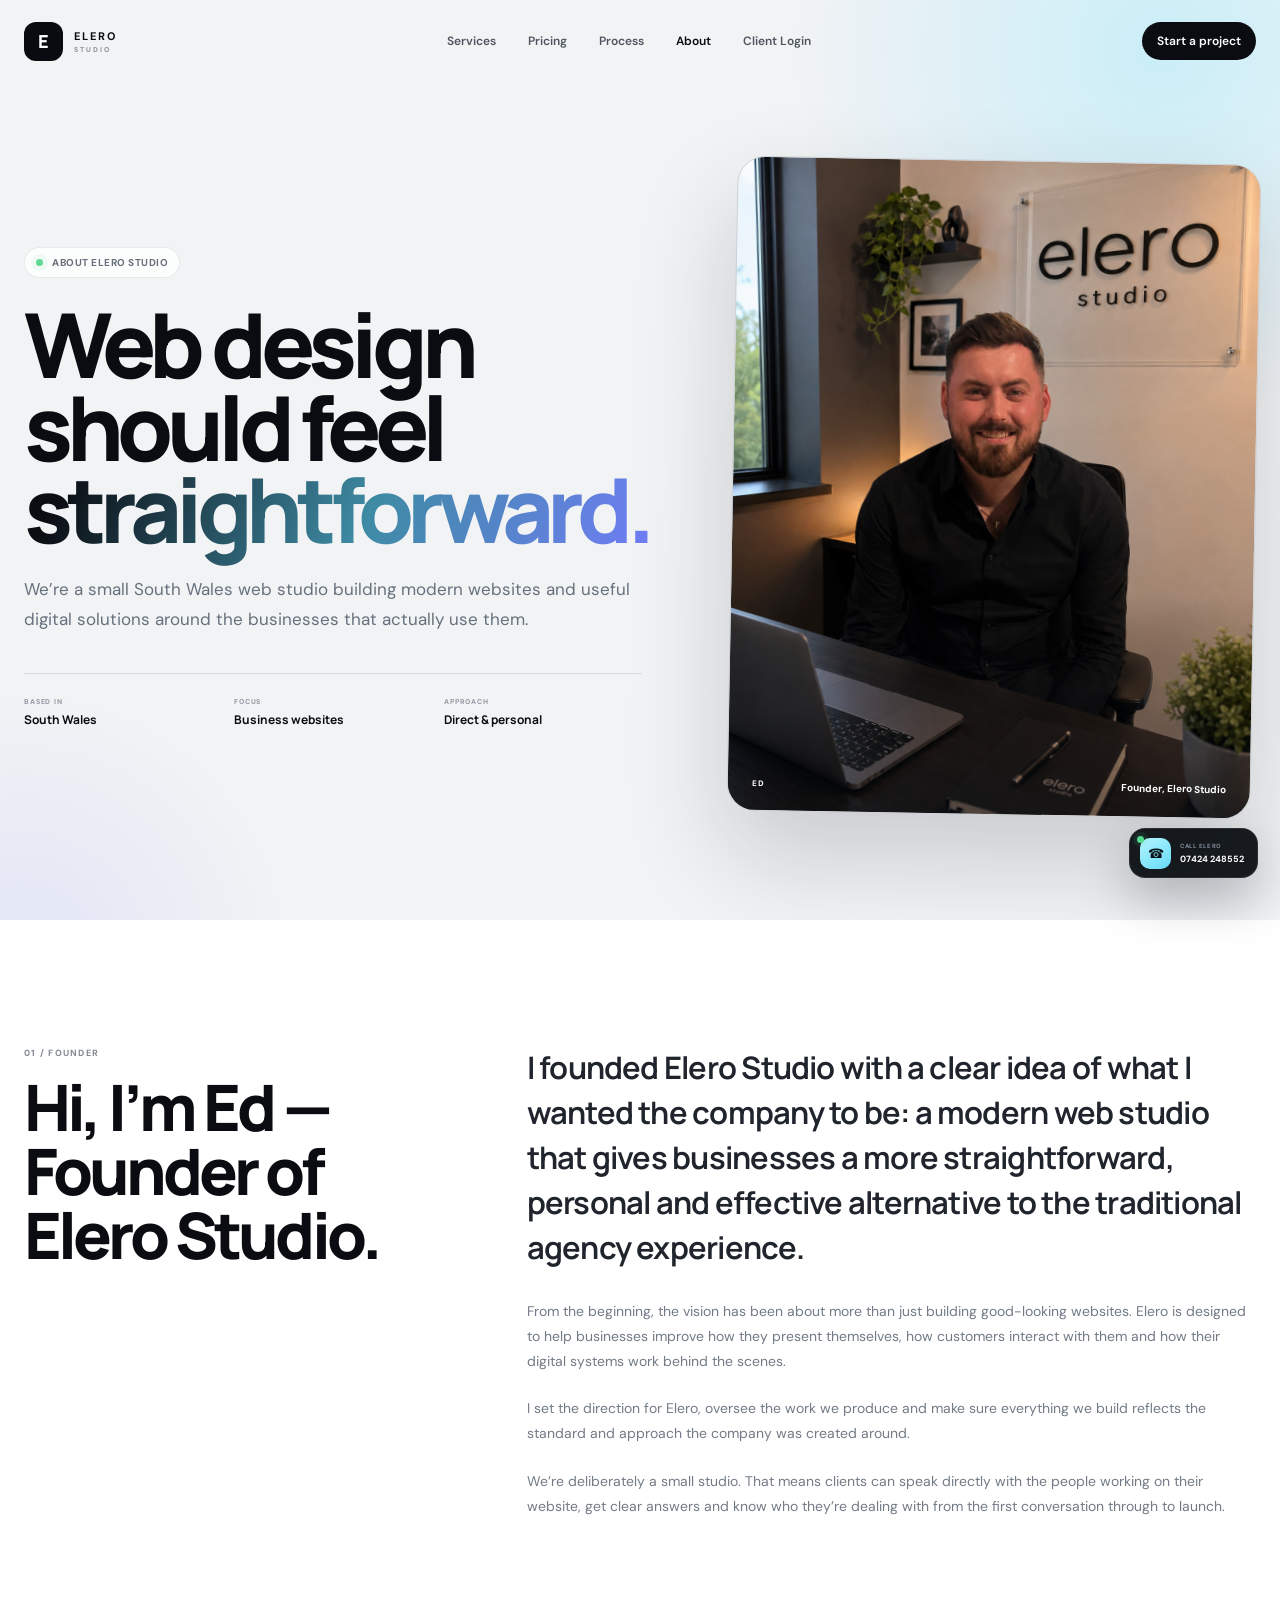
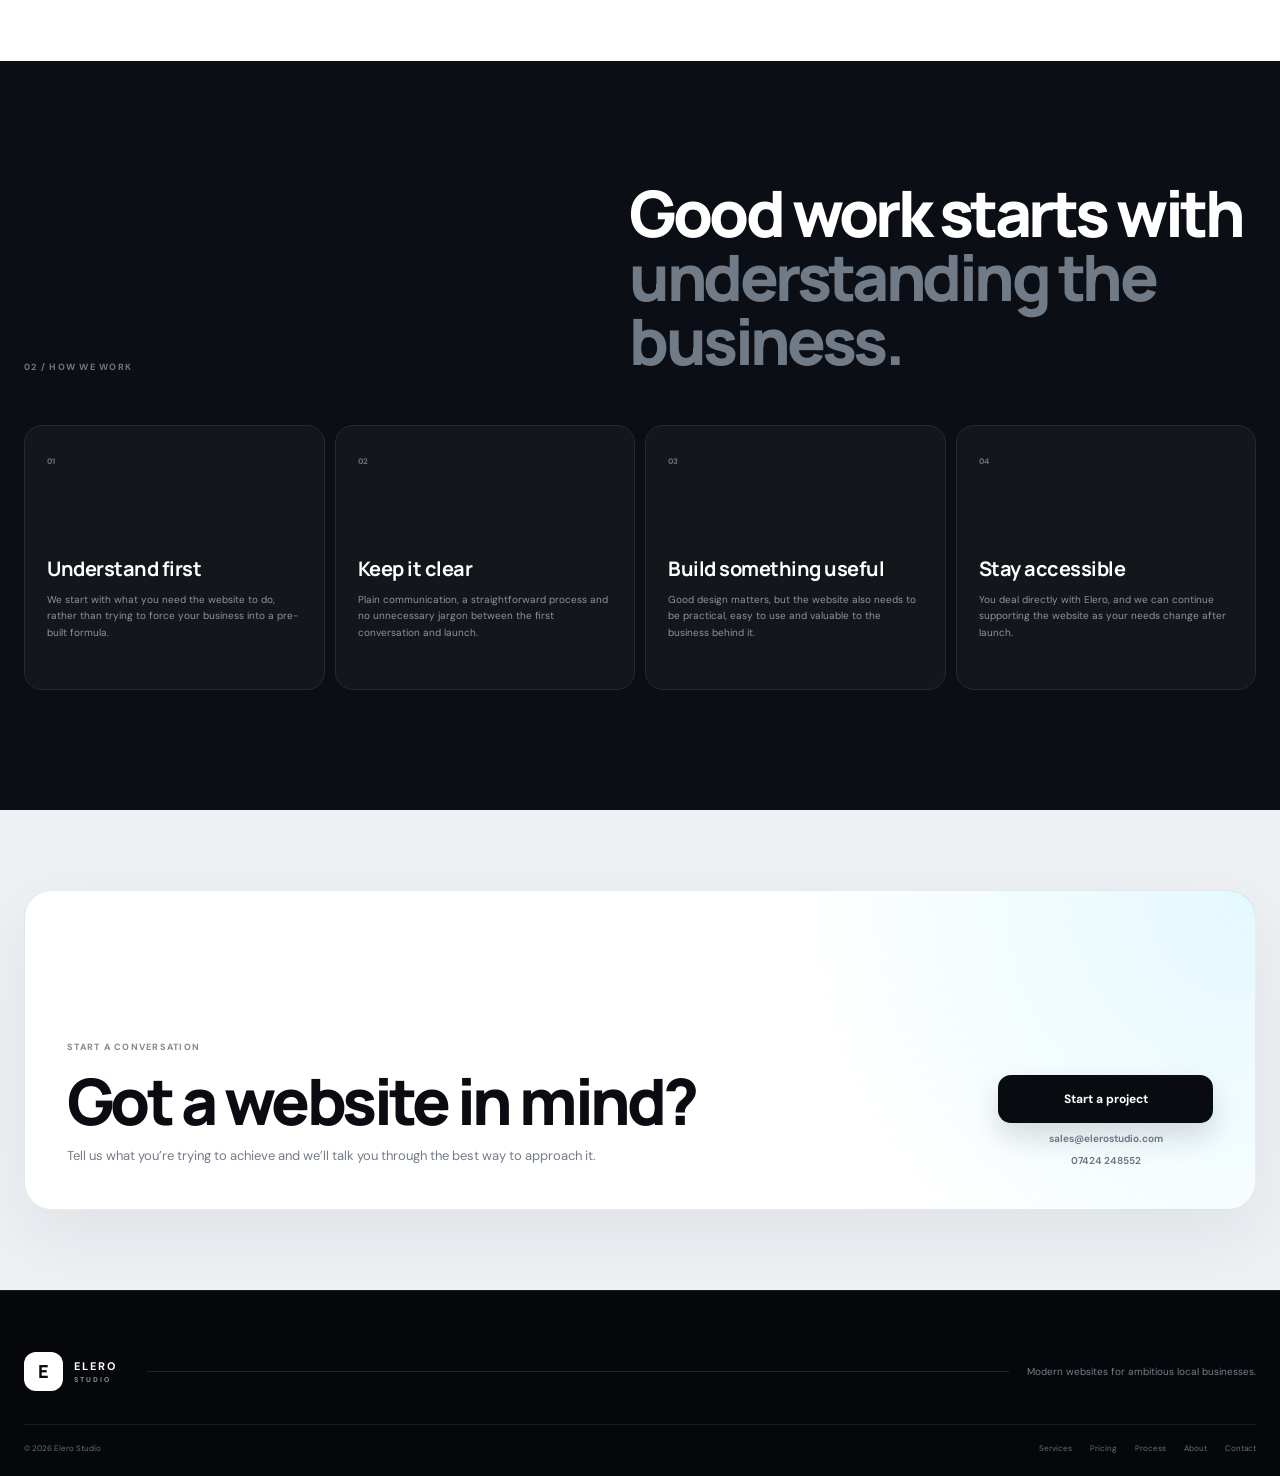
==== commit 52c8580c: "interactive demos" ====
--- a/about.html
+++ b/about.html
@@ -1,155 +1,728 @@
 <!doctype html>
 <html lang="en">
+
 <head>
+
   <meta charset="utf-8">
-  <meta name="viewport" content="width=device-width,initial-scale=1">
-  <meta name="description" content="Meet Elero Studio, a South Wales-based web design and development studio building modern websites and digital solutions for businesses.">
-  <title>About Elero Studio | Web Design & Development</title>
-  <link rel="preconnect" href="https://fonts.googleapis.com">
-  <link rel="preconnect" href="https://fonts.gstatic.com" crossorigin>
-  <link href="https://fonts.googleapis.com/css2?family=DM+Sans:wght@400;500;600;700&family=Manrope:wght@400;500;600;700;800&display=swap" rel="stylesheet">
-
-  <meta name="robots" content="index,follow,max-image-preview:large,max-snippet:160">
-  <link rel="canonical" href="https://elerostudio.com/about.html">
-
-  <meta property="og:type" content="website">
-  <meta property="og:site_name" content="Elero Studio">
-  <meta property="og:title" content="About Elero Studio | Web Design & Development">
-  <meta property="og:description" content="A small South Wales web studio focused on straightforward service, modern websites and useful digital solutions.">
-  <meta property="og:url" content="https://elerostudio.com/about.html">
-  <meta property="og:image" content="https://elerostudio.com/social-preview.png">
-
-  <meta name="twitter:card" content="summary_large_image">
-  <meta name="twitter:title" content="About Elero Studio | Web Design & Development">
-  <meta name="twitter:description" content="A small South Wales web studio focused on straightforward service, modern websites and useful digital solutions.">
-  <meta name="twitter:image" content="https://elerostudio.com/social-preview.png">
-
-  <link rel="icon" type="image/png" sizes="512x512" href="/favicon.png">
-  <link rel="apple-touch-icon" href="/favicon.png">
-  <link rel="stylesheet" href="style.css">
+
+  <meta
+    name="viewport"
+    content="width=device-width,initial-scale=1"
+  >
+
+  <meta
+    name="description"
+    content="Meet Elero Studio, a South Wales-based web design and development studio building modern websites and digital solutions for businesses."
+  >
+
+  <title>
+    About Elero Studio | Web Design & Development
+  </title>
+
+  <link
+    rel="preconnect"
+    href="https://fonts.googleapis.com"
+  >
+
+  <link
+    rel="preconnect"
+    href="https://fonts.gstatic.com"
+    crossorigin
+  >
+
+  <link
+    href="https://fonts.googleapis.com/css2?family=DM+Sans:wght@400;500;600;700&family=Manrope:wght@400;500;600;700;800&display=swap"
+    rel="stylesheet"
+  >
+
+  <meta
+    name="robots"
+    content="index,follow,max-image-preview:large,max-snippet:160"
+  >
+
+  <link
+    rel="canonical"
+    href="https://elerostudio.com/about.html"
+  >
+
+  <meta
+    property="og:type"
+    content="website"
+  >
+
+  <meta
+    property="og:site_name"
+    content="Elero Studio"
+  >
+
+  <meta
+    property="og:title"
+    content="About Elero Studio | Web Design & Development"
+  >
+
+  <meta
+    property="og:description"
+    content="A small South Wales web studio focused on straightforward service, modern websites and useful digital solutions."
+  >
+
+  <meta
+    property="og:url"
+    content="https://elerostudio.com/about.html"
+  >
+
+  <meta
+    property="og:image"
+    content="https://elerostudio.com/social-preview.png"
+  >
+
+  <meta
+    name="twitter:card"
+    content="summary_large_image"
+  >
+
+  <meta
+    name="twitter:title"
+    content="About Elero Studio | Web Design & Development"
+  >
+
+  <meta
+    name="twitter:description"
+    content="A small South Wales web studio focused on straightforward service, modern websites and useful digital solutions."
+  >
+
+  <meta
+    name="twitter:image"
+    content="https://elerostudio.com/social-preview.png"
+  >
+
+  <link
+    rel="icon"
+    type="image/png"
+    sizes="512x512"
+    href="/favicon.png"
+  >
+
+  <link
+    rel="apple-touch-icon"
+    href="/favicon.png"
+  >
+
+  <link
+    rel="stylesheet"
+    href="style.css"
+  >
+
 </head>
+
+
 <body class="about-page">
-  <header class="site-header" id="top" data-nosnippet>
+
+
+  <!-- =====================================
+       HEADER
+       ===================================== -->
+
+  <header
+    class="site-header"
+    id="top"
+    data-nosnippet
+  >
+
     <div class="container nav-wrap">
-      <a class="brand" href="index.html"><span class="brand-mark">E</span><span><strong>ELERO</strong><small>STUDIO</small></span></a>
-      <nav class="desktop-nav"><a href="index.html#services">Services</a><a href="index.html#pricing">Pricing</a><a href="index.html#process">Process</a><a href="about.html" aria-current="page">About</a></nav>
-      <div class="nav-actions"><a class="nav-cta" href="index.html#contact">Start a project</a><button class="menu-button" id="menuButton" aria-label="Open menu"><span></span><span></span></button></div>
+
+
+      <!-- LOGO -->
+
+      <a
+        class="brand"
+        href="index.html"
+      >
+
+        <span class="brand-mark">
+          E
+        </span>
+
+        <span>
+
+          <strong>
+            ELERO
+          </strong>
+
+          <small>
+            STUDIO
+          </small>
+
+        </span>
+
+      </a>
+
+
+      <!-- DESKTOP MENU -->
+
+      <nav class="desktop-nav">
+
+        <a href="index.html#services">
+          Services
+        </a>
+
+        <a href="index.html#pricing">
+          Pricing
+        </a>
+
+        <a href="index.html#process">
+          Process
+        </a>
+
+        <a
+          href="about.html"
+          aria-current="page"
+        >
+          About
+        </a>
+
+        <a href="https://portal.elerostudio.com/portal/login">
+          Client Login
+        </a>
+
+      </nav>
+
+
+      <!-- NAV ACTIONS -->
+
+      <div class="nav-actions">
+
+        <a
+          class="nav-cta"
+          href="index.html#contact"
+        >
+          Start a project
+        </a>
+
+        <button
+          class="menu-button"
+          id="menuButton"
+          aria-label="Open menu"
+        >
+
+          <span></span>
+          <span></span>
+
+        </button>
+
+      </div>
+
     </div>
-    <div class="mobile-menu" id="mobileMenu"><a href="index.html#services">Services</a><a href="index.html#pricing">Pricing</a><a href="index.html#process">Process</a><a href="about.html" aria-current="page">About</a><a class="mobile-cta" href="index.html#contact">Start a project</a></div>
+
+
+    <!-- =====================================
+         MOBILE MENU
+         ===================================== -->
+
+    <div
+      class="mobile-menu"
+      id="mobileMenu"
+    >
+
+      <a href="index.html#services">
+        Services
+      </a>
+
+      <a href="index.html#pricing">
+        Pricing
+      </a>
+
+      <a href="index.html#process">
+        Process
+      </a>
+
+      <a
+        href="about.html"
+        aria-current="page"
+      >
+        About
+      </a>
+
+      <a href="https://portal.elerostudio.com/portal/login">
+        Client Login
+      </a>
+
+      <a
+        class="mobile-cta"
+        href="index.html#contact"
+      >
+        Start a project
+      </a>
+
+    </div>
+
   </header>
 
+
+  <!-- =====================================
+       MAIN
+       ===================================== -->
+
   <main>
+
+
+    <!-- =====================================
+         ABOUT HERO
+         ===================================== -->
+
     <section class="about-hero">
+
       <div class="about-hero-glow about-hero-glow-one"></div>
+
       <div class="about-hero-glow about-hero-glow-two"></div>
+
+
       <div class="container about-hero-grid">
+
+
+        <!-- HERO COPY -->
+
         <div class="about-hero-copy reveal">
-          <div class="eyebrow"><i></i> About Elero Studio</div>
-          <h1>Web design should feel <span>straightforward.</span></h1>
-          <p>We’re a small South Wales web studio building modern websites and useful digital solutions around the businesses that actually use them.</p>
+
+          <div class="eyebrow">
+
+            <i></i>
+
+            About Elero Studio
+
+          </div>
+
+          <h1>
+
+            Web design should feel
+
+            <span>
+              straightforward.
+            </span>
+
+          </h1>
+
+          <p>
+            We’re a small South Wales web studio building modern
+            websites and useful digital solutions around the businesses
+            that actually use them.
+          </p>
+
+
           <div class="about-hero-details">
-            <div><small>BASED IN</small><strong>South Wales</strong></div>
-            <div><small>FOCUS</small><strong>Business websites</strong></div>
-            <div><small>APPROACH</small><strong>Direct & personal</strong></div>
+
+            <div>
+
+              <small>
+                BASED IN
+              </small>
+
+              <strong>
+                South Wales
+              </strong>
+
+            </div>
+
+            <div>
+
+              <small>
+                FOCUS
+              </small>
+
+              <strong>
+                Business websites
+              </strong>
+
+            </div>
+
+            <div>
+
+              <small>
+                APPROACH
+              </small>
+
+              <strong>
+                Direct & personal
+              </strong>
+
+            </div>
+
           </div>
+
         </div>
 
+
+        <!-- HERO PHOTO -->
+
         <div class="about-photo-wrap reveal delay">
+
           <div class="about-photo-frame">
-            <img src="assets/images/ed-about.png" alt="Ed from Elero Studio working at a desk">
-            <div class="about-photo-caption"><span>ED</span><strong>Founder, Elero Studio</strong></div>
+
+            <img
+              src="assets/images/ed-about.png"
+              alt="Ed from Elero Studio working at a desk"
+            >
+
+            <div class="about-photo-caption">
+
+              <span>
+                ED
+              </span>
+
+              <strong>
+                Founder, Elero Studio
+              </strong>
+
+            </div>
+
           </div>
+
         </div>
+
       </div>
+
     </section>
 
+
+    <!-- =====================================
+         FOUNDER
+         ===================================== -->
+
     <section class="section founder-section">
+
       <div class="container founder-grid">
+
+
         <div class="founder-heading reveal">
-          <small>01 / FOUNDER</small>
-          <h2>Hi, I’m Ed — Founder of Elero Studio.</h2>
+
+          <small>
+            01 / FOUNDER
+          </small>
+
+          <h2>
+            Hi, I’m Ed — Founder of Elero Studio.
+          </h2>
+
         </div>
+
+
         <div class="founder-copy reveal">
-          <p class="founder-lead">I founded Elero Studio with a clear idea of what I wanted the company to be: a modern web studio that gives businesses a more straightforward, personal and effective alternative to the traditional agency experience.</p>
-          <p>From the beginning, the vision has been about more than just building good-looking websites. Elero is designed to help businesses improve how they present themselves, how customers interact with them and how their digital systems work behind the scenes.</p>
-          <p>I set the direction for Elero, oversee the work we produce and make sure everything we build reflects the standard and approach the company was created around.</p>
-          <p>We’re deliberately a small studio. That means clients can speak directly with the people working on their website, get clear answers and know who they’re dealing with from the first conversation through to launch.</p>
+
+          <p class="founder-lead">
+            I founded Elero Studio with a clear idea of what I wanted
+            the company to be: a modern web studio that gives businesses
+            a more straightforward, personal and effective alternative
+            to the traditional agency experience.
+          </p>
+
+          <p>
+            From the beginning, the vision has been about more than just
+            building good-looking websites. Elero is designed to help
+            businesses improve how they present themselves, how customers
+            interact with them and how their digital systems work behind
+            the scenes.
+          </p>
+
+          <p>
+            I set the direction for Elero, oversee the work we produce
+            and make sure everything we build reflects the standard and
+            approach the company was created around.
+          </p>
+
+          <p>
+            We’re deliberately a small studio. That means clients can
+            speak directly with the people working on their website,
+            get clear answers and know who they’re dealing with from
+            the first conversation through to launch.
+          </p>
+
         </div>
+
       </div>
+
     </section>
 
+
+    <!-- =====================================
+         HOW WE WORK
+         ===================================== -->
+
     <section class="section about-values-section">
+
       <div class="container">
+
+
         <div class="about-values-heading reveal">
-          <small>02 / HOW WE WORK</small>
-          <h2>Good work starts with <span>understanding the business.</span></h2>
+
+          <small>
+            02 / HOW WE WORK
+          </small>
+
+          <h2>
+
+            Good work starts with
+
+            <span>
+              understanding the business.
+            </span>
+
+          </h2>
+
         </div>
+
+
         <div class="about-values-grid">
-          <article class="reveal"><span>01</span><h3>Understand first</h3><p>We start with what you need the website to do, rather than trying to force your business into a pre-built formula.</p></article>
-          <article class="reveal"><span>02</span><h3>Keep it clear</h3><p>Plain communication, a straightforward process and no unnecessary jargon between the first conversation and launch.</p></article>
-          <article class="reveal"><span>03</span><h3>Build something useful</h3><p>Good design matters, but the website also needs to be practical, easy to use and valuable to the business behind it.</p></article>
-          <article class="reveal"><span>04</span><h3>Stay accessible</h3><p>You deal directly with Elero, and we can continue supporting the website as your needs change after launch.</p></article>
+
+
+          <article class="reveal">
+
+            <span>
+              01
+            </span>
+
+            <h3>
+              Understand first
+            </h3>
+
+            <p>
+              We start with what you need the website to do, rather than
+              trying to force your business into a pre-built formula.
+            </p>
+
+          </article>
+
+
+          <article class="reveal">
+
+            <span>
+              02
+            </span>
+
+            <h3>
+              Keep it clear
+            </h3>
+
+            <p>
+              Plain communication, a straightforward process and no
+              unnecessary jargon between the first conversation and
+              launch.
+            </p>
+
+          </article>
+
+
+          <article class="reveal">
+
+            <span>
+              03
+            </span>
+
+            <h3>
+              Build something useful
+            </h3>
+
+            <p>
+              Good design matters, but the website also needs to be
+              practical, easy to use and valuable to the business
+              behind it.
+            </p>
+
+          </article>
+
+
+          <article class="reveal">
+
+            <span>
+              04
+            </span>
+
+            <h3>
+              Stay accessible
+            </h3>
+
+            <p>
+              You deal directly with Elero, and we can continue
+              supporting the website as your needs change after launch.
+            </p>
+
+          </article>
+
+
         </div>
+
       </div>
+
     </section>
 
+
+    <!-- =====================================
+         CTA
+         ===================================== -->
+
     <section class="about-cta-section">
+
       <div class="container about-cta-card reveal">
+
+
         <div>
-          <small>START A CONVERSATION</small>
-          <h2>Got a website in mind?</h2>
-          <p>Tell us what you’re trying to achieve and we’ll talk you through the best way to approach it.</p>
+
+          <small>
+            START A CONVERSATION
+          </small>
+
+          <h2>
+            Got a website in mind?
+          </h2>
+
+          <p>
+            Tell us what you’re trying to achieve and we’ll talk you
+            through the best way to approach it.
+          </p>
+
         </div>
+
+
         <div class="about-cta-actions">
-          <a class="button primary" href="index.html#contact">Start a project</a>
-          <a class="about-contact-link" href="mailto:sales@elerostudio.com">sales@elerostudio.com</a>
-          <a class="about-contact-link" href="tel:+447424248552">07424 248552</a>
+
+          <a
+            class="button primary"
+            href="index.html#contact"
+          >
+            Start a project
+          </a>
+
+          <a
+            class="about-contact-link"
+            href="mailto:sales@elerostudio.com"
+          >
+            sales@elerostudio.com
+          </a>
+
+          <a
+            class="about-contact-link"
+            href="tel:+447424248552"
+          >
+            07424 248552
+          </a>
+
         </div>
+
+
       </div>
+
     </section>
+
+
   </main>
 
-  <a class="floating-call" data-nosnippet href="tel:+447424248552" aria-label="Call Elero Studio on 07424 248552">
+
+  <!-- =====================================
+       FLOATING CALL BUTTON
+       ===================================== -->
+
+  <a
+    class="floating-call"
+    data-nosnippet
+    href="tel:+447424248552"
+    aria-label="Call Elero Studio on 07424 248552"
+  >
+
     <span class="call-status"></span>
-    <span class="call-icon">☎</span>
-    <span class="call-copy"><small>CALL ELERO</small><strong>07424 248552</strong></span>
+
+    <span class="call-icon">
+      ☎
+    </span>
+
+    <span class="call-copy">
+
+      <small>
+        CALL ELERO
+      </small>
+
+      <strong>
+        07424 248552
+      </strong>
+
+    </span>
+
   </a>
 
-  <footer class="site-footer">
-    <div class="container footer-main">
-      <div class="footer-brand-block">
-        <a class="brand footer-brand" href="index.html"><span class="brand-mark">E</span><span><strong>ELERO</strong><small>STUDIO</small></span></a>
-        <p>Modern websites and digital solutions for ambitious businesses.</p>
-        <span>South Wales · Working with businesses across the UK</span>
+
+  <!-- =====================================
+       FOOTER
+       ===================================== -->
+
+  <footer>
+
+    <div class="container footer-top">
+
+      <a
+        class="brand footer-brand"
+        href="index.html"
+      >
+
+        <span class="brand-mark">
+          E
+        </span>
+
+        <span>
+
+          <strong>
+            ELERO
+          </strong>
+
+          <small>
+            STUDIO
+          </small>
+
+        </span>
+
+      </a>
+
+      <div class="footer-line">
+        Modern websites for ambitious local businesses.
       </div>
 
-      <div class="footer-column">
-        <small>GET IN TOUCH</small>
-        <a href="mailto:sales@elerostudio.com">sales@elerostudio.com</a>
-        <a href="tel:+447424248552">07424 248552</a>
+    </div>
+
+
+    <div class="container footer-bottom">
+
+      <span>
+        © 2026 Elero Studio
+      </span>
+
+      <div>
+
+        <a href="index.html#services">
+          Services
+        </a>
+
+        <a href="index.html#pricing">
+          Pricing
+        </a>
+
+        <a href="index.html#process">
+          Process
+        </a>
+
+        <a href="about.html">
+          About
+        </a>
+
+        <a href="index.html#contact">
+          Contact
+        </a>
+
       </div>
 
-      <div class="footer-column">
-        <small>EXPLORE</small>
-        <a href="index.html#services">Services</a>
-        <a href="index.html#pricing">Pricing</a>
-        <a href="index.html#process">Process</a>
-        <a href="about.html">About</a>
-        <a href="index.html#contact">Contact</a>
-      </div>
-
-      <div class="footer-column footer-legal">
-        <small>LEGAL</small>
-        <a href="privacy.html">Privacy Policy</a>
-        <a href="terms.html">Terms of Use</a>
-      </div>
     </div>
 
-    <div class="container footer-bottom">
-      <span>© 2026 Elero Studio</span>
-      <span>Built with clarity, care and straightforward support.</span>
-    </div>
   </footer>
+
+
   <script src="script.js"></script>
+
+
 </body>
-</html>
+
+</html>
--- a/style.css
+++ b/style.css
@@ -1030,3 +1030,293 @@
     margin-top:8px;
   }
 }
+
+/* ===========================
+   STEP 3 — READABILITY PASS
+   Remove this entire block to revert.
+   =========================== */
+
+/* Core service descriptions */
+.service-row p{
+  font-size:13px;
+  line-height:1.65;
+}
+
+/* Additional solution cards */
+.solution-card p{
+  font-size:12px;
+  line-height:1.6;
+}
+
+/* Pricing supporting copy */
+.build-price-card p,
+.pricing-choice-copy p{
+  font-size:13px;
+  line-height:1.65;
+}
+
+.price-plan>p{
+  min-height:0;
+  font-size:12px;
+  line-height:1.6;
+}
+
+.price-plan li{
+  font-size:11px;
+  line-height:1.55;
+}
+
+.pricing-note p{
+  font-size:11px;
+  line-height:1.6;
+}
+
+/* Process */
+.process-grid p{
+  font-size:12px;
+  line-height:1.65;
+}
+
+/* About / trust copy */
+.about-trust-list p,
+.why-list p{
+  font-size:12px;
+  line-height:1.65;
+}
+
+/* FAQ answers */
+.faq-item p{
+  font-size:13px;
+  line-height:1.7;
+}
+
+/* Contact form helper text */
+.form-note{
+  font-size:10px!important;
+}
+
+/* Footer */
+.footer-brand-block p{
+  font-size:12px;
+}
+
+.footer-brand-block>span{
+  font-size:9px;
+}
+
+.footer-column a{
+  font-size:11px;
+}
+
+.site-footer .footer-bottom{
+  font-size:9px;
+}
+
+@media(max-width:820px){
+  .service-row p,
+  .solution-card p,
+  .build-price-card p,
+  .pricing-choice-copy p,
+  .price-plan>p,
+  .process-grid p,
+  .about-trust-list p,
+  .why-list p,
+  .faq-item p{
+    font-size:13px;
+  }
+
+  .price-plan li{
+    font-size:12px;
+  }
+}
+
+/* ==========================================================
+   HERO 3D — SAFE CURSOR + SCROLL VERSION
+   ========================================================== */
+
+.hero-visual{
+  perspective:1400px;
+  perspective-origin:50% 45%;
+}
+
+.hero-3d-scene{
+  --rx:0deg;
+  --ry:0deg;
+  --scroll-rx:0deg;
+  --scroll-ry:0deg;
+  --scroll-y:0px;
+  --scroll-z:0px;
+  --scene-scale:1;
+  --scene-opacity:1;
+
+  position:relative;
+  width:100%;
+  min-height:560px;
+  display:grid;
+  place-items:center;
+  transform-style:preserve-3d;
+
+  transform:
+    translate3d(0,var(--scroll-y),var(--scroll-z))
+    scale(var(--scene-scale))
+    rotateX(calc(var(--rx) + var(--scroll-rx)))
+    rotateY(calc(var(--ry) + var(--scroll-ry)));
+
+  opacity:var(--scene-opacity);
+  transition:transform .13s ease-out,opacity .15s linear;
+  will-change:transform,opacity;
+}
+
+/* Main browser keeps its floating animation and gets safe scroll offsets */
+.hero-3d-scene .browser{
+  --browser-x:0px;
+  --browser-y:0px;
+  --browser-z:55px;
+  --browser-rz:1deg;
+
+  position:relative;
+  z-index:5;
+  transform-style:preserve-3d;
+  transform:translate3d(var(--browser-x),var(--browser-y),var(--browser-z)) rotateZ(var(--browser-rz));
+  animation:heroFloatSafe 6.5s ease-in-out infinite;
+  will-change:transform;
+}
+
+/* Floating elements each receive values already calculated in JS.
+   No unsupported CSS multiplication. */
+.hero-3d-scene .float-card.one{
+  --fc1-x:0px;
+  --fc1-y:0px;
+  --fc1-r:0deg;
+  z-index:8;
+  transform:translate3d(var(--fc1-x),var(--fc1-y),145px) rotate(var(--fc1-r));
+}
+
+.hero-3d-scene .float-card.two{
+  --fc2-x:0px;
+  --fc2-y:0px;
+  --fc2-r:0deg;
+  z-index:8;
+  transform:translate3d(var(--fc2-x),var(--fc2-y),90px) rotate(var(--fc2-r));
+}
+
+.plane-one{
+  --p1-x:0px;
+  --p1-y:0px;
+  transform:translate3d(var(--p1-x),var(--p1-y),-70px) rotate(-13deg);
+  animation:planeFloatSafe 7.4s ease-in-out infinite;
+}
+
+.plane-two{
+  --p2-x:0px;
+  --p2-y:0px;
+  transform:translate3d(var(--p2-x),var(--p2-y),145px) rotate(18deg);
+  animation:planeFloatTwoSafe 6.2s ease-in-out infinite;
+}
+
+.depth-chip-one{
+  --chip1-x:0px;
+  --chip1-y:0px;
+  transform:translate3d(var(--chip1-x),var(--chip1-y),80px) rotate(-10deg);
+}
+
+.depth-chip-two{
+  --chip2-x:0px;
+  --chip2-y:0px;
+  transform:translate3d(var(--chip2-x),var(--chip2-y),175px) rotate(9deg);
+}
+
+.glow-a,
+.glow-b{
+  --gx:0px;
+  --gy:0px;
+  transform:translate3d(var(--gx),var(--gy),0);
+  transition:transform .13s ease-out;
+  will-change:transform;
+}
+
+@keyframes heroFloatSafe{
+  0%,100%{
+    transform:translate3d(var(--browser-x),var(--browser-y),var(--browser-z)) rotateZ(var(--browser-rz));
+  }
+  50%{
+    transform:translate3d(var(--browser-x),calc(var(--browser-y) - 13px),calc(var(--browser-z) + 4px)) rotateZ(calc(var(--browser-rz) - 1.3deg));
+  }
+}
+
+@keyframes planeFloatSafe{
+  0%,100%{
+    transform:translate3d(var(--p1-x),var(--p1-y),-70px) rotate(-13deg);
+  }
+  50%{
+    transform:translate3d(var(--p1-x),calc(var(--p1-y) - 13px),-62px) rotate(-8deg);
+  }
+}
+
+@keyframes planeFloatTwoSafe{
+  0%,100%{
+    transform:translate3d(var(--p2-x),var(--p2-y),145px) rotate(18deg);
+  }
+  50%{
+    transform:translate3d(var(--p2-x),calc(var(--p2-y) + 14px),154px) rotate(23deg);
+  }
+}
+
+@media(max-width:820px){
+  .hero-3d-scene{
+    min-height:430px;
+    --scroll-z:0px!important;
+  }
+}
+
+@media(max-width:560px){
+  .hero-3d-scene{
+    min-height:345px;
+  }
+}
+
+@media(prefers-reduced-motion:reduce){
+  .hero-3d-scene,
+  .hero-3d-scene .browser,
+  .glass-plane,
+  .glow-a,
+  .glow-b{
+    animation:none!important;
+    transition:none!important;
+  }
+}
+
+/* ===========================
+   HERO HEADLINE SIZE ONLY
+   Keeps all existing 3D effects intact.
+   =========================== */
+
+.hero h1{
+  max-width:620px;
+  font-size:clamp(46px,4.8vw,66px);
+  line-height:.96;
+  letter-spacing:-.055em;
+  padding-right:0;
+}
+
+@media(max-width:1080px){
+  .hero h1{
+    max-width:720px;
+    font-size:clamp(46px,6.2vw,64px);
+  }
+}
+
+@media(max-width:820px){
+  .hero h1{
+    max-width:100%;
+    font-size:clamp(38px,10vw,50px);
+    line-height:.98;
+    letter-spacing:-.045em;
+  }
+}
+
+@media(max-width:560px){
+  .hero h1{
+    font-size:clamp(36px,9.7vw,44px);
+  }
+}
